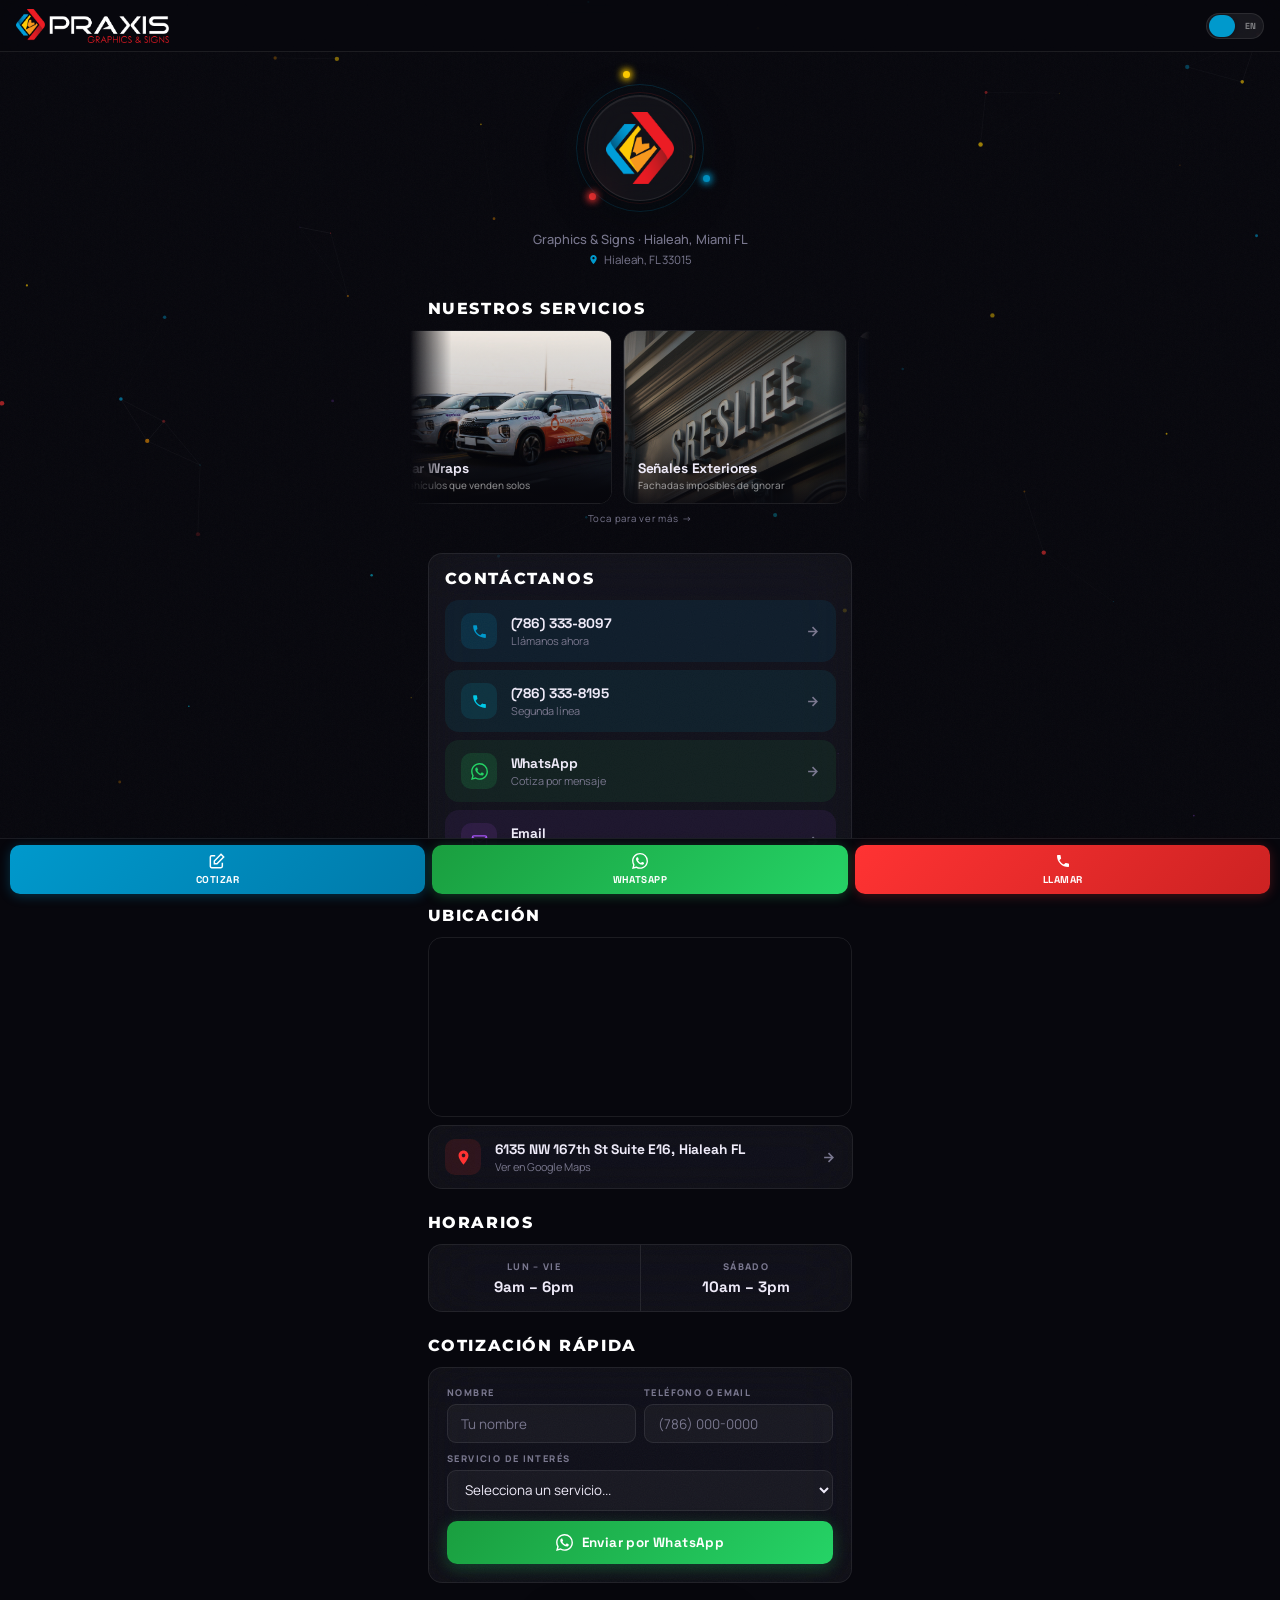
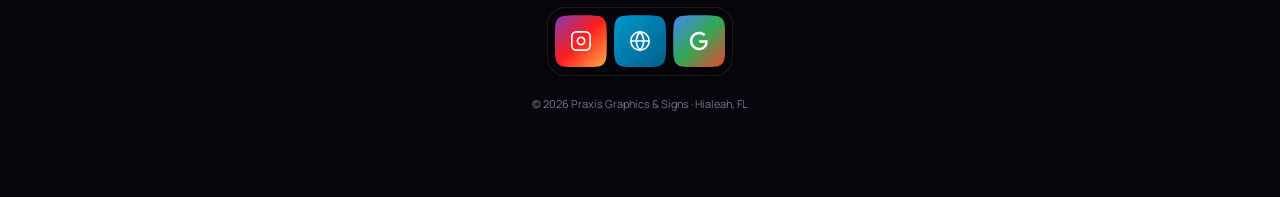
==== index.html @ 111311f8 "Initial commit: Praxis Graphics & Signs landing page" ====
<!DOCTYPE html>
<html lang="es">
<head>
  <meta charset="UTF-8"/>
  <meta name="viewport" content="width=device-width, initial-scale=1.0"/>
  <title>Praxis Graphics & Signs · Hialeah, Miami</title>
  <meta name="description" content="Car wraps, señales exteriores, logos dimensionales y diseño gráfico en Hialeah, Miami. (786) 333-8097"/>
  <meta name="theme-color" content="#07070d"/>
  <link rel="preconnect" href="https://fonts.googleapis.com"/>
  <link rel="preconnect" href="https://fonts.gstatic.com" crossorigin/>
  <link href="https://fonts.googleapis.com/css2?family=Montserrat:wght@700;800;900&family=Space+Grotesk:wght@500;700;900&family=Manrope:wght@400;500;600&display=swap" rel="stylesheet"/>
  <script src="https://cdnjs.cloudflare.com/ajax/libs/gsap/3.12.5/gsap.min.js"></script>
  <script src="https://cdnjs.cloudflare.com/ajax/libs/gsap/3.12.5/ScrollTrigger.min.js"></script>
  <link rel="stylesheet" href="css/style.css"/>
</head>
<body>

<canvas id="particles" aria-hidden="true"></canvas>

<!-- ════════════════════════════════════════════
     TOP NAVBAR
════════════════════════════════════════════ -->
<nav class="topnav" id="topnav" role="navigation">
  <!-- Logo -->
  <a href="#hero" class="nav-logo" aria-label="Praxis — inicio">
    <img src="./branding/logo.png" alt="Praxis" class="nav-logo-img"/>
  </a>

  <div class="nav-spacer"></div>

  <!-- Lang toggle (right) -->
  <label class="lang-label" aria-label="Cambiar idioma ES / EN">
    <input type="checkbox" id="langCheckbox" class="lang-sr"/>
    <div class="lang-track">
      <div class="lang-pill"></div>
      <span class="lang-opt lang-es">ES</span>
      <span class="lang-opt lang-en">EN</span>
    </div>
  </label>
</nav>

<!-- ════════════════════════════════════════════
     PAGE
════════════════════════════════════════════ -->
<main class="page" role="main">

  <!-- ── HERO ────────────────────────────────── -->
  <section class="hero" id="hero">
    <div class="hero-ring">
      <div class="hero-ring-c"></div>
      <div class="hero-ring-c inner"></div>
      <div class="orbit-dot od-1" aria-hidden="true"></div>
      <div class="orbit-dot od-2" aria-hidden="true"></div>
      <div class="orbit-dot od-3" aria-hidden="true"></div>
      <div class="hero-logo-wrap">
        <img src="./branding/isotipo.png" alt="Praxis Graphics & Signs" class="hero-logo"/>
      </div>
    </div>
    <p class="hero-tagline" data-i18n="tagline">Graphics &amp; Signs · Hialeah, Miami FL</p>
    <div class="hero-loc">
      <svg width="11" height="11" viewBox="0 0 24 24" fill="var(--blue)"><path d="M12 2C8.13 2 5 5.13 5 9c0 5.25 7 13 7 13s7-7.75 7-13c0-3.87-3.13-7-7-7zm0 9.5c-1.38 0-2.5-1.12-2.5-2.5s1.12-2.5 2.5-2.5 2.5 1.12 2.5 2.5-1.12 2.5-2.5 2.5z"/></svg>
      <span data-i18n="location">Hialeah, FL 33015</span>
    </div>
  </section>

  <!-- ── SERVICES CAROUSEL ──────────────────── -->
  <div class="carousel-section" id="services">
    <p class="sec-label" data-i18n="label_services">Nuestros Servicios</p>
    <div class="carousel-mask" id="carouselWrap">
      <div class="carousel-track" id="carouselTrack"></div>
    </div>
    <p class="carousel-hint" data-i18n="carousel_hint">Toca para ver más →</p>
  </div>

  <!-- ── CONTACT CARDS ──────────────────────── -->
  <div class="section-wrap glass" id="contact">
    <p class="sec-label" data-i18n="label_contact">Contáctanos</p>

    <a class="card card-tint-blue" href="tel:7863338097">
      <div class="card-icon i-blue">
        <svg width="17" height="17" viewBox="0 0 24 24" fill="currentColor"><path d="M6.6 10.8c1.4 2.8 3.8 5.1 6.6 6.6l2.2-2.2c.3-.3.7-.4 1-.2 1.1.4 2.3.6 3.6.6.6 0 1 .4 1 1V20c0 .6-.4 1-1 1-9.4 0-17-7.6-17-17 0-.6.4-1 1-1h3.5c.6 0 1 .4 1 1 0 1.3.2 2.5.6 3.6.1.3 0 .7-.2 1L6.6 10.8z"/></svg>
      </div>
      <div class="card-body">
        <div class="card-title">(786) 333-8097</div>
        <div class="card-sub" data-i18n="phone1_sub">Llámanos ahora</div>
      </div>
      <svg class="card-arr" width="15" height="15" viewBox="0 0 24 24" fill="none" stroke="currentColor" stroke-width="2.5"><path d="M5 12h14M12 5l7 7-7 7"/></svg>
    </a>

    <a class="card card-tint-cyan" href="tel:7863338195">
      <div class="card-icon i-blue2">
        <svg width="17" height="17" viewBox="0 0 24 24" fill="currentColor"><path d="M6.6 10.8c1.4 2.8 3.8 5.1 6.6 6.6l2.2-2.2c.3-.3.7-.4 1-.2 1.1.4 2.3.6 3.6.6.6 0 1 .4 1 1V20c0 .6-.4 1-1 1-9.4 0-17-7.6-17-17 0-.6.4-1 1-1h3.5c.6 0 1 .4 1 1 0 1.3.2 2.5.6 3.6.1.3 0 .7-.2 1L6.6 10.8z"/></svg>
      </div>
      <div class="card-body">
        <div class="card-title">(786) 333-8195</div>
        <div class="card-sub" data-i18n="phone2_sub">Segunda línea</div>
      </div>
      <svg class="card-arr" width="15" height="15" viewBox="0 0 24 24" fill="none" stroke="currentColor" stroke-width="2.5"><path d="M5 12h14M12 5l7 7-7 7"/></svg>
    </a>

    <a class="card card-tint-green" href="https://wa.me/17863338097?text=Hola%2C%20me%20gustar%C3%ADa%20cotizar%20un%20servicio" target="_blank" rel="noopener">
      <div class="card-icon i-green">
        <svg width="17" height="17" viewBox="0 0 24 24" fill="currentColor"><path d="M17.472 14.382c-.297-.149-1.758-.867-2.03-.967-.273-.099-.471-.148-.67.15-.197.297-.767.966-.94 1.164-.173.199-.347.223-.644.075-.297-.15-1.255-.463-2.39-1.475-.883-.788-1.48-1.761-1.653-2.059-.173-.297-.018-.458.13-.606.134-.133.298-.347.446-.52.149-.174.198-.298.298-.497.099-.198.05-.371-.025-.52-.075-.149-.669-1.612-.916-2.207-.242-.579-.487-.5-.669-.51-.173-.008-.371-.01-.57-.01-.198 0-.52.074-.792.372-.272.297-1.04 1.016-1.04 2.479 0 1.462 1.065 2.875 1.213 3.074.149.198 2.096 3.2 5.077 4.487.709.306 1.262.489 1.694.625.712.227 1.36.195 1.871.118.571-.085 1.758-.719 2.006-1.413.248-.694.248-1.289.173-1.413-.074-.124-.272-.198-.57-.347m-5.421 7.403h-.004a9.87 9.87 0 01-5.031-1.378l-.361-.214-3.741.982.998-3.648-.235-.374a9.86 9.86 0 01-1.51-5.26c.001-5.45 4.436-9.884 9.888-9.884 2.64 0 5.122 1.03 6.988 2.898a9.825 9.825 0 012.893 6.994c-.003 5.45-4.437 9.884-9.885 9.884m8.413-18.297A11.815 11.815 0 0012.05 0C5.495 0 .16 5.335.157 11.892c0 2.096.547 4.142 1.588 5.945L.057 24l6.305-1.654a11.882 11.882 0 005.683 1.448h.005c6.554 0 11.89-5.335 11.893-11.893a11.821 11.821 0 00-3.48-8.413z"/></svg>
      </div>
      <div class="card-body">
        <div class="card-title" data-i18n="wa_title">WhatsApp</div>
        <div class="card-sub"   data-i18n="wa_sub">Cotiza por mensaje</div>
      </div>
      <svg class="card-arr" width="15" height="15" viewBox="0 0 24 24" fill="none" stroke="currentColor" stroke-width="2.5"><path d="M5 12h14M12 5l7 7-7 7"/></svg>
    </a>

    <a class="card card-tint-purple" href="mailto:info@praxisgraphics.com">
      <div class="card-icon i-purple">
        <svg width="17" height="17" viewBox="0 0 24 24" fill="none" stroke="currentColor" stroke-width="2"><path d="M4 4h16c1.1 0 2 .9 2 2v12c0 1.1-.9 2-2 2H4c-1.1 0-2-.9-2-2V6c0-1.1.9-2 2-2z"/><polyline points="22,6 12,13 2,6"/></svg>
      </div>
      <div class="card-body">
        <div class="card-title" data-i18n="email_title">Email</div>
        <div class="card-sub">info@praxisgraphics.com</div>
      </div>
      <svg class="card-arr" width="15" height="15" viewBox="0 0 24 24" fill="none" stroke="currentColor" stroke-width="2.5"><path d="M5 12h14M12 5l7 7-7 7"/></svg>
    </a>
  </div>

  <!-- ── LOCATION ──────────────────────────── -->
  <div class="section-wrap" id="location">
    <p class="sec-label" data-i18n="label_location">Ubicación</p>
    <div class="map-wrap">
      <iframe
        src="https://www.google.com/maps/embed?pb=!1m18!1m12!1m3!1d3590.7!2d-80.3041326!3d25.9257913!2m3!1f0!2f0!3f0!3m2!1i1024!2i768!4f13.1!3m3!1m2!1s0x88d90959a3d8efd7%3A0xc8790f0e33d1de56!2sPraxis%20Graphics%20%26%20Signs!5e0!3m2!1ses!2sus!4v1700000000000"
        allowfullscreen="" loading="lazy" referrerpolicy="no-referrer-when-downgrade"
        title="Praxis Graphics & Signs — Hialeah, FL">
      </iframe>
    </div>
    <a class="card glass" href="https://maps.google.com/?cid=14445593833440927318" target="_blank" rel="noopener">
      <div class="card-icon i-red">
        <svg width="17" height="17" viewBox="0 0 24 24" fill="currentColor"><path d="M12 2C8.13 2 5 5.13 5 9c0 5.25 7 13 7 13s7-7.75 7-13c0-3.87-3.13-7-7-7zm0 9.5c-1.38 0-2.5-1.12-2.5-2.5s1.12-2.5 2.5-2.5 2.5 1.12 2.5 2.5-1.12 2.5-2.5 2.5z"/></svg>
      </div>
      <div class="card-body">
        <div class="card-title" data-i18n="addr_title">6135 NW 167th St Suite E16, Hialeah FL</div>
        <div class="card-sub"   data-i18n="addr_sub">Ver en Google Maps</div>
      </div>
      <svg class="card-arr" width="15" height="15" viewBox="0 0 24 24" fill="none" stroke="currentColor" stroke-width="2.5"><path d="M5 12h14M12 5l7 7-7 7"/></svg>
    </a>
  </div>

  <!-- ── HOURS ─────────────────────────────── -->
  <div class="section-wrap" id="hours">
    <p class="sec-label" data-i18n="label_hours">Horarios</p>
    <div class="hours-glass glass">
      <div class="hours-item">
        <span class="h-day"  data-i18n="hours_wf">Lun – Vie</span>
        <span class="h-time">9am – 6pm</span>
      </div>
      <div class="hours-item">
        <span class="h-day"  data-i18n="hours_sa">Sábado</span>
        <span class="h-time">10am – 3pm</span>
      </div>
    </div>
  </div>

  <!-- ── QUICK QUOTE FORM ───────────────────── -->
  <div class="section-wrap" id="quote">
    <p class="sec-label" data-i18n="label_form">Cotización Rápida</p>
    <div class="form-inner glass">
      <form id="contactForm" novalidate>
        <div class="form-row">
          <div class="form-group">
            <label for="formName" data-i18n="form_name">Nombre</label>
            <input type="text" id="formName" autocomplete="name" placeholder="Tu nombre"/>
          </div>
          <div class="form-group">
            <label for="formPhone" data-i18n="form_phone">Teléfono o Email</label>
            <input type="text" id="formPhone" autocomplete="tel" placeholder="(786) 000-0000"/>
          </div>
        </div>
        <div class="form-group" style="margin-top:.55rem">
          <label for="formService" data-i18n="form_service">Servicio de interés</label>
          <select id="formService"></select>
        </div>
        <button type="submit" class="btn-submit-wa">
          <svg width="17" height="17" viewBox="0 0 24 24" fill="currentColor"><path d="M17.472 14.382c-.297-.149-1.758-.867-2.03-.967-.273-.099-.471-.148-.67.15-.197.297-.767.966-.94 1.164-.173.199-.347.223-.644.075-.297-.15-1.255-.463-2.39-1.475-.883-.788-1.48-1.761-1.653-2.059-.173-.297-.018-.458.13-.606.134-.133.298-.347.446-.52.149-.174.198-.298.298-.497.099-.198.05-.371-.025-.52-.075-.149-.669-1.612-.916-2.207-.242-.579-.487-.5-.669-.51-.173-.008-.371-.01-.57-.01-.198 0-.52.074-.792.372-.272.297-1.04 1.016-1.04 2.479 0 1.462 1.065 2.875 1.213 3.074.149.198 2.096 3.2 5.077 4.487.709.306 1.262.489 1.694.625.712.227 1.36.195 1.871.118.571-.085 1.758-.719 2.006-1.413.248-.694.248-1.289.173-1.413-.074-.124-.272-.198-.57-.347m-5.421 7.403h-.004a9.87 9.87 0 01-5.031-1.378l-.361-.214-3.741.982.998-3.648-.235-.374a9.86 9.86 0 01-1.51-5.26c.001-5.45 4.436-9.884 9.888-9.884 2.64 0 5.122 1.03 6.988 2.898a9.825 9.825 0 012.893 6.994c-.003 5.45-4.437 9.884-9.885 9.884m8.413-18.297A11.815 11.815 0 0012.05 0C5.495 0 .16 5.335.157 11.892c0 2.096.547 4.142 1.588 5.945L.057 24l6.305-1.654a11.882 11.882 0 005.683 1.448h.005c6.554 0 11.89-5.335 11.893-11.893a11.821 11.821 0 00-3.48-8.413z"/></svg>
          <span data-i18n="form_submit">Enviar por WhatsApp</span>
        </button>
      </form>
    </div>
  </div>

  <!-- ── SOCIAL ──────────────────────────────── -->
  <!-- Squircle clip path -->
  <svg width="0" height="0" style="position:absolute;pointer-events:none" aria-hidden="true">
    <defs>
      <clipPath id="squircleClip" clipPathUnits="objectBoundingBox">
        <path d="M 0,0.5 C 0,0 0,0 0.5,0 S 1,0 1,0.5 1,1 0.5,1 0,1 0,0.5"/>
      </clipPath>
    </defs>
  </svg>

  <div class="social-row" id="socialRow">
    <a class="s-btn s-instagram" href="https://www.instagram.com/praxisgraphicsandsigns/" target="_blank" rel="noopener" aria-label="Instagram">
      <svg width="22" height="22" viewBox="0 0 24 24" fill="none" stroke="currentColor" stroke-width="1.8"><rect x="2" y="2" width="20" height="20" rx="5"/><path d="M16 11.37A4 4 0 1112.63 8 4 4 0 0116 11.37z"/><line x1="17.5" y1="6.5" x2="17.51" y2="6.5"/></svg>
    </a>
    <a class="s-btn s-website" href="https://praxisgraphics.com" target="_blank" rel="noopener" aria-label="Website">
      <svg width="22" height="22" viewBox="0 0 24 24" fill="none" stroke="currentColor" stroke-width="1.8"><circle cx="12" cy="12" r="10"/><line x1="2" y1="12" x2="22" y2="12"/><path d="M12 2a15.3 15.3 0 014 10 15.3 15.3 0 01-4 10 15.3 15.3 0 01-4-10 15.3 15.3 0 014-10z"/></svg>
    </a>
    <a class="s-btn s-google" href="https://g.page/r/UgjIeQ8OM9HeVg/review" target="_blank" rel="noopener" aria-label="Dejar reseña en Google">
      <svg width="22" height="22" viewBox="0 0 24 24" fill="currentColor"><path d="M21.35 11.1H12.18V13.83H18.69C18.36 17.64 15.19 19.27 12.19 19.27C8.36 19.27 5 16.25 5 12C5 7.9 8.2 4.73 12.2 4.73C15.29 4.73 17.1 6.7 17.1 6.7L19 4.72C19 4.72 16.56 2 12.1 2C6.42 2 2.03 6.8 2.03 12C2.03 17.05 6.16 22 12.25 22C17.6 22 21.5 18.33 21.5 12.91C21.5 11.76 21.35 11.1 21.35 11.1Z"/></svg>
    </a>
  </div>

  <p class="footer-txt" id="footerTxt" data-i18n="footer">© 2025 Praxis Graphics &amp; Signs · Hialeah, FL</p>

</main>

<!-- ════════════════════════════════════════════
     SERVICE MODAL
════════════════════════════════════════════ -->
<div id="modal" class="modal-overlay" hidden role="dialog" aria-modal="true">
  <div class="modal-box">
    <button class="modal-close" aria-label="Cerrar">✕</button>
    <div class="modal-img-wrap">
      <img id="modal-img" src="" alt=""/>
      <div id="modal-accent"></div>
    </div>
    <div class="modal-body">
      <h2 class="modal-title" id="modal-title"></h2>
      <p  class="modal-sub"   id="modal-sub"></p>
      <p  class="modal-desc"  id="modal-desc"></p>
      <div class="modal-features" id="modal-features"></div>
      <div class="modal-actions">
        <button class="btn-modal-wa" id="modal-wa-btn">
          <svg width="18" height="18" viewBox="0 0 24 24" fill="currentColor"><path d="M17.472 14.382c-.297-.149-1.758-.867-2.03-.967-.273-.099-.471-.148-.67.15-.197.297-.767.966-.94 1.164-.173.199-.347.223-.644.075-.297-.15-1.255-.463-2.39-1.475-.883-.788-1.48-1.761-1.653-2.059-.173-.297-.018-.458.13-.606.134-.133.298-.347.446-.52.149-.174.198-.298.298-.497.099-.198.05-.371-.025-.52-.075-.149-.669-1.612-.916-2.207-.242-.579-.487-.5-.669-.51-.173-.008-.371-.01-.57-.01-.198 0-.52.074-.792.372-.272.297-1.04 1.016-1.04 2.479 0 1.462 1.065 2.875 1.213 3.074.149.198 2.096 3.2 5.077 4.487.709.306 1.262.489 1.694.625.712.227 1.36.195 1.871.118.571-.085 1.758-.719 2.006-1.413.248-.694.248-1.289.173-1.413-.074-.124-.272-.198-.57-.347m-5.421 7.403h-.004a9.87 9.87 0 01-5.031-1.378l-.361-.214-3.741.982.998-3.648-.235-.374a9.86 9.86 0 01-1.51-5.26c.001-5.45 4.436-9.884 9.888-9.884 2.64 0 5.122 1.03 6.988 2.898a9.825 9.825 0 012.893 6.994c-.003 5.45-4.437 9.884-9.885 9.884m8.413-18.297A11.815 11.815 0 0012.05 0C5.495 0 .16 5.335.157 11.892c0 2.096.547 4.142 1.588 5.945L.057 24l6.305-1.654a11.882 11.882 0 005.683 1.448h.005c6.554 0 11.89-5.335 11.893-11.893a11.821 11.821 0 00-3.48-8.413z"/></svg>
          <span data-i18n="modal_quote">Cotizar por WhatsApp</span>
        </button>
        <button class="btn-modal-call" id="modal-call-btn">
          <svg width="16" height="16" viewBox="0 0 24 24" fill="currentColor"><path d="M6.6 10.8c1.4 2.8 3.8 5.1 6.6 6.6l2.2-2.2c.3-.3.7-.4 1-.2 1.1.4 2.3.6 3.6.6.6 0 1 .4 1 1V20c0 .6-.4 1-1 1-9.4 0-17-7.6-17-17 0-.6.4-1 1-1h3.5c.6 0 1 .4 1 1 0 1.3.2 2.5.6 3.6.1.3 0 .7-.2 1L6.6 10.8z"/></svg>
          <span data-i18n="modal_call">Llamar ahora</span>
        </button>
      </div>
    </div>
  </div>
</div>

<!-- ════════════════════════════════════════════
     STICKY BOTTOM BAR
════════════════════════════════════════════ -->
<div class="sticky-bar" id="stickyBar" role="toolbar">
  <a class="sbar-btn sbar-quote" href="#quote" id="sbarQuote">
    <svg width="16" height="16" viewBox="0 0 24 24" fill="none" stroke="currentColor" stroke-width="2.2"><path d="M20 14.66V20a2 2 0 01-2 2H4a2 2 0 01-2-2V6a2 2 0 012-2h5.34"/><polygon points="18 2 22 6 12 16 8 16 8 12 18 2"/></svg>
    <span data-i18n="sbar_quote">Cotizar</span>
  </a>
  <a class="sbar-btn sbar-wa" href="https://wa.me/17863338097?text=Hola%2C%20me%20gustar%C3%ADa%20cotizar%20un%20servicio" target="_blank" rel="noopener">
    <svg width="16" height="16" viewBox="0 0 24 24" fill="currentColor"><path d="M17.472 14.382c-.297-.149-1.758-.867-2.03-.967-.273-.099-.471-.148-.67.15-.197.297-.767.966-.94 1.164-.173.199-.347.223-.644.075-.297-.15-1.255-.463-2.39-1.475-.883-.788-1.48-1.761-1.653-2.059-.173-.297-.018-.458.13-.606.134-.133.298-.347.446-.52.149-.174.198-.298.298-.497.099-.198.05-.371-.025-.52-.075-.149-.669-1.612-.916-2.207-.242-.579-.487-.5-.669-.51-.173-.008-.371-.01-.57-.01-.198 0-.52.074-.792.372-.272.297-1.04 1.016-1.04 2.479 0 1.462 1.065 2.875 1.213 3.074.149.198 2.096 3.2 5.077 4.487.709.306 1.262.489 1.694.625.712.227 1.36.195 1.871.118.571-.085 1.758-.719 2.006-1.413.248-.694.248-1.289.173-1.413-.074-.124-.272-.198-.57-.347m-5.421 7.403h-.004a9.87 9.87 0 01-5.031-1.378l-.361-.214-3.741.982.998-3.648-.235-.374a9.86 9.86 0 01-1.51-5.26c.001-5.45 4.436-9.884 9.888-9.884 2.64 0 5.122 1.03 6.988 2.898a9.825 9.825 0 012.893 6.994c-.003 5.45-4.437 9.884-9.885 9.884m8.413-18.297A11.815 11.815 0 0012.05 0C5.495 0 .16 5.335.157 11.892c0 2.096.547 4.142 1.588 5.945L.057 24l6.305-1.654a11.882 11.882 0 005.683 1.448h.005c6.554 0 11.89-5.335 11.893-11.893a11.821 11.821 0 00-3.48-8.413z"/></svg>
    <span data-i18n="sbar_wa">WhatsApp</span>
  </a>
  <a class="sbar-btn sbar-call" href="tel:7863338097">
    <svg width="16" height="16" viewBox="0 0 24 24" fill="currentColor"><path d="M6.6 10.8c1.4 2.8 3.8 5.1 6.6 6.6l2.2-2.2c.3-.3.7-.4 1-.2 1.1.4 2.3.6 3.6.6.6 0 1 .4 1 1V20c0 .6-.4 1-1 1-9.4 0-17-7.6-17-17 0-.6.4-1 1-1h3.5c.6 0 1 .4 1 1 0 1.3.2 2.5.6 3.6.1.3 0 .7-.2 1L6.6 10.8z"/></svg>
    <span data-i18n="sbar_call">Llamar</span>
  </a>
</div>

<script src="js/main.js"></script>
</body>
</html>
---- css/style.css ----
/* ── TOKENS ──────────────────────────────────────────── */
:root {
  --blue:    #0099CC;
  --blue-d:  #007aaa;
  --red:     #FF3333;
  --yellow:  #FFCC00;
  --orange:  #FF9900;
  --green:   #25D366;
  --purple:  #a855f7;
  --bg:      #07070d;
  --g-bg:    rgba(255,255,255,.032);
  --g-bdr:   rgba(255,255,255,.085);
  --g-hov:   rgba(255,255,255,.055);
  --text:    #eeeaf8;
  --muted:   #7a788f;
  --r:       14px;
  --blur:    28px;
  --nav-h:   52px;
  --bar-h:   62px;
  --font-h:  'Space Grotesk', sans-serif;
  --font-b:  'Manrope', sans-serif;
  --font-t:  'Montserrat', sans-serif;
  --ease:    cubic-bezier(.25,.46,.45,.94);
}

/* ── RESET ───────────────────────────────────────────── */
*, *::before, *::after { box-sizing: border-box; margin: 0; padding: 0; }
html { scroll-behavior: smooth; }
body {
  min-height: 100svh;
  background: var(--bg);
  color: var(--text);
  font-family: var(--font-b);
  -webkit-font-smoothing: antialiased;
  overflow-x: hidden;
  display: flex; flex-direction: column; align-items: center;
  padding-top: var(--nav-h);
  padding-bottom: var(--bar-h);
}
a { text-decoration: none; color: inherit; }
img { display: block; }

/* ── NOISE (global) ──────────────────────────────────── */
body::before {
  content: '';
  position: fixed; inset: 0; z-index: 0;
  pointer-events: none; opacity: .032;
  background-image: url("data:image/svg+xml,%3Csvg viewBox='0 0 512 512' xmlns='http://www.w3.org/2000/svg'%3E%3Cfilter id='n'%3E%3CfeTurbulence type='fractalNoise' baseFrequency='.8' numOctaves='4' stitchTiles='stitch'/%3E%3C/filter%3E%3Crect width='100%25' height='100%25' filter='url(%23n)'/%3E%3C/svg%3E");
  background-size: 180px;
}

/* ── PARTICLES ───────────────────────────────────────── */
#particles { position: fixed; inset: 0; z-index: 0; pointer-events: none; }

/* ── GLASS BASE ──────────────────────────────────────── */
.glass {
  background: var(--g-bg);
  backdrop-filter: blur(var(--blur)) saturate(1.8);
  -webkit-backdrop-filter: blur(var(--blur)) saturate(1.8);
  border: 1px solid var(--g-bdr);
  position: relative; overflow: hidden;
}
.glass::before {
  content: '';
  position: absolute; inset: 0; z-index: 0; border-radius: inherit;
  background-image: url("data:image/svg+xml,%3Csvg viewBox='0 0 200 200' xmlns='http://www.w3.org/2000/svg'%3E%3Cfilter id='n'%3E%3CfeTurbulence type='fractalNoise' baseFrequency='.75' numOctaves='4' stitchTiles='stitch'/%3E%3C/filter%3E%3Crect width='100%25' height='100%25' filter='url(%23n)'/%3E%3C/svg%3E");
  background-size: 160px; opacity: .038; mix-blend-mode: soft-light; pointer-events: none;
}
.glass > * { position: relative; z-index: 1; }

/* ══════════════════════════════════════════════
   TOP NAVBAR
══════════════════════════════════════════════ */
.topnav {
  position: fixed; top: 0; left: 0; right: 0; z-index: 200;
  height: var(--nav-h);
  display: flex; align-items: center;
  gap: .75rem;
  padding: 0 1rem;
  background: rgba(7,7,13,.75);
  backdrop-filter: blur(20px) saturate(1.6);
  -webkit-backdrop-filter: blur(20px) saturate(1.6);
  border-bottom: 1px solid var(--g-bdr);
}

/* Logo */
.nav-logo {
  display: flex; align-items: center;
  flex-shrink: 0; text-decoration: none;
}
.nav-logo-img { height: 34px; width: auto; }
.nav-spacer { flex: 1; }

/* Service pills strip */
.nav-services {
  flex: 1; display: flex; gap: .4rem; align-items: center;
  overflow-x: auto; overflow-y: hidden;
  scrollbar-width: none; -webkit-overflow-scrolling: touch;
  -webkit-mask: linear-gradient(90deg, transparent, #000 6%, #000 94%, transparent);
  mask: linear-gradient(90deg, transparent, #000 6%, #000 94%, transparent);
  padding: 0 .25rem;
}
.nav-services::-webkit-scrollbar { display: none; }

.nav-svc-pill {
  display: inline-flex; align-items: center; gap: .3rem;
  padding: .3rem .7rem; border-radius: 100px;
  background: rgba(255,255,255,.045);
  border: 1px solid var(--g-bdr);
  font-family: var(--font-h); font-size: .62rem; font-weight: 700;
  letter-spacing: .04em; white-space: nowrap; color: var(--muted);
  cursor: pointer; flex-shrink: 0;
  transition: background .2s, border-color .2s, color .2s;
}
.nav-svc-pill:hover {
  background: rgba(255,255,255,.08);
  border-color: rgba(255,255,255,.18); color: var(--text);
}
.nav-svc-dot { width: 5px; height: 5px; border-radius: 50%; flex-shrink: 0; }

/* Lang toggle (in nav, right side) */
.lang-label { flex-shrink: 0; cursor: pointer; display: inline-flex; }
.lang-sr {
  position: absolute; width: 1px; height: 1px;
  overflow: hidden; clip: rect(0,0,0,0);
}
.lang-track {
  position: relative; width: 58px; height: 26px; border-radius: 100px;
  background: rgba(255,255,255,.07);
  border: 1px solid var(--g-bdr);
  transition: border-color .3s;
  overflow: hidden; display: flex; align-items: center;
}
.lang-sr:checked ~ .lang-track { border-color: rgba(99,102,241,.4); }
.lang-pill {
  position: absolute; left: 2px;
  width: 26px; height: 22px; border-radius: 100px;
  background: var(--blue);
  box-shadow: 0 1px 4px rgba(0,0,0,.3);
  transition: transform .28s var(--ease); z-index: 2;
}
.lang-sr:checked ~ .lang-track .lang-pill {
  transform: translateX(28px);
  background: #6366f1;
}

.lang-opt {
  position: absolute; top: 50%; transform: translateY(-50%);
  font-family: var(--font-h); font-size: .55rem; font-weight: 900;
  letter-spacing: .06em; color: #fff;
  pointer-events: none; z-index: 1; transition: opacity .25s;
}
.lang-es { left: 6px; opacity: 1; }
.lang-en { right: 6px; opacity: .45; }
.lang-sr:checked ~ .lang-track .lang-es { opacity: .45; }
.lang-sr:checked ~ .lang-track .lang-en { opacity: 1; }

/* ══════════════════════════════════════════════
   PAGE
══════════════════════════════════════════════ */
.page {
  position: relative; z-index: 1;
  width: 100%; max-width: 460px;
  padding: 2rem 1.1rem 1.5rem;
  display: flex; flex-direction: column; align-items: center;
}

/* ── HERO ────────────────────────────────────────────── */
.hero {
  display: flex; flex-direction: column;
  align-items: center; text-align: center;
  margin-bottom: 2rem;
}
.hero-ring {
  position: relative; width: 128px; height: 128px;
  margin-bottom: 1.1rem;
}
.hero-ring-c {
  position: absolute; inset: 0; border-radius: 50%;
  border: 1px solid rgba(0,153,204,.2); pointer-events: none;
}
.hero-ring-c.inner { inset: 8px; border-color: rgba(255,51,51,.14); }

.orbit-dot {
  position: absolute; width: 7px; height: 7px;
  border-radius: 50%; opacity: 0; pointer-events: none;
  box-shadow: 0 0 7px 2px currentColor;
}
.od-1 { color: var(--blue);   background: var(--blue); }
.od-2 { color: var(--red);    background: var(--red); }
.od-3 { color: var(--yellow); background: var(--yellow); }

.hero-logo-wrap {
  position: absolute; inset: 11px; border-radius: 50%;
  background: rgba(255,255,255,.04); border: 1px solid var(--g-bdr);
  backdrop-filter: blur(20px);
  display: flex; align-items: center; justify-content: center;
  box-shadow: 0 0 36px rgba(0,153,204,.07), 0 10px 36px rgba(0,0,0,.55),
              inset 0 1px 0 rgba(255,255,255,.07);
  overflow: hidden;
}
.hero-logo { width: 72px; height: 72px; object-fit: contain; }

.hero-name {
  font-family: var(--font-h); font-size: 2.2rem; font-weight: 900;
  letter-spacing: -.04em; margin-bottom: .25rem;
}
.dot { color: var(--blue); }
.hero-tagline { font-size: .8rem; color: var(--muted); font-weight: 500; margin-bottom: .3rem; }
.hero-loc {
  display: inline-flex; align-items: center; gap: .3rem;
  font-size: .72rem; color: var(--muted);
}

/* ── SEC LABEL ───────────────────────────────────────── */
.sec-label {
  align-self: flex-start;
  font-family: var(--font-t);
  font-size: 1rem; font-weight: 800;
  letter-spacing: .1em; text-transform: uppercase; color: #fff;
  margin-bottom: .75rem;
}

/* ── SECTION WRAPPER ─────────────────────────────────── */
.section-wrap {
  width: 100%; margin-bottom: 1.5rem;
  display: flex; flex-direction: column;
}
/* When used with .glass, add padding */
.section-wrap.glass {
  border-radius: var(--r);
  padding: .9rem 1rem .5rem;
  margin-bottom: 1.5rem;
}

/* ══════════════════════════════════════════════
   CAROUSEL
══════════════════════════════════════════════ */
.carousel-section { width: 100%; margin-bottom: 1.75rem; }

.carousel-mask {
  width: calc(100% + 2.2rem); margin-left: -1.1rem;
  overflow: hidden;
  touch-action: pan-y;
  -webkit-mask: linear-gradient(90deg, transparent, #000 9%, #000 91%, transparent);
  mask: linear-gradient(90deg, transparent, #000 9%, #000 91%, transparent);
}

.carousel-track {
  display: flex; gap: 11px; width: max-content;
}

/* Service photo card */
.c-card {
  width: 224px; height: 174px; border-radius: 13px;
  position: relative; overflow: hidden; flex-shrink: 0;
  border: 1px solid var(--g-bdr); cursor: pointer;
  /* GSAP controls transform */
  transition: box-shadow .3s, border-color .3s;
  user-select: none;
}
.c-card::before {
  content: '';
  position: absolute; inset: 0; z-index: 2;
  background-image: url("data:image/svg+xml,%3Csvg viewBox='0 0 200 200' xmlns='http://www.w3.org/2000/svg'%3E%3Cfilter id='n'%3E%3CfeTurbulence type='fractalNoise' baseFrequency='.75' numOctaves='4' stitchTiles='stitch'/%3E%3C/filter%3E%3Crect width='100%25' height='100%25' filter='url(%23n)'/%3E%3C/svg%3E");
  background-size: 160px; opacity: .038; mix-blend-mode: soft-light; pointer-events: none;
}
.c-card img {
  width: 100%; height: 100%; object-fit: cover;
  transition: transform .5s var(--ease); pointer-events: none; display: block;
}
/* Hover state — class added by JS */
.c-card.hovered {
  box-shadow: 0 0 0 2px var(--svc-color, var(--blue)), 0 10px 32px rgba(0,0,0,.6);
  border-color: var(--svc-color, var(--blue));
}
.c-card.hovered img { transform: scale(1.07); }

.c-card-overlay {
  position: absolute; inset: 0; z-index: 1;
  background: linear-gradient(to top, rgba(7,7,13,.92) 0%, rgba(7,7,13,.25) 55%, transparent 100%);
  transition: background .3s;
}
.c-card.hovered .c-card-overlay {
  background: linear-gradient(to top, rgba(7,7,13,.96) 0%, rgba(7,7,13,.4) 60%, rgba(7,7,13,.1) 100%);
}
.c-card-accent {
  position: absolute; top: 0; left: 0; right: 0; height: 3px; z-index: 3;
  transform: scaleX(0); transform-origin: left;
  transition: transform .35s var(--ease);
}
.c-card.hovered .c-card-accent { transform: scaleX(1); }

.c-card-info {
  position: absolute; bottom: 0; left: 0; right: 0;
  padding: .7rem .85rem; z-index: 3;
}
.c-card-title {
  display: block; font-family: var(--font-h);
  font-size: .86rem; font-weight: 800; letter-spacing: -.01em;
  line-height: 1.1; margin-bottom: .12rem;
}
.c-card-sub {
  display: block; font-size: .62rem;
  color: rgba(255,255,255,.5); font-weight: 500;
  transition: color .3s;
}
.c-card.hovered .c-card-sub { color: rgba(255,255,255,.75); }

/* "Tap to see more" hint */
.carousel-hint {
  font-size: .6rem; color: var(--muted); letter-spacing: .08em;
  margin-top: .5rem; text-align: center; width: 100%;
}

/* ── CARDS (contact/address) ─────────────────────────── */
.card {
  width: 100%;
  display: flex; align-items: center; gap: .85rem;
  padding: .82rem 1rem;
  border-radius: var(--r); margin-bottom: .5rem;
  transition: background .2s, border-color .2s, box-shadow .2s;
  cursor: pointer; will-change: transform;
}
.card:last-child { margin-bottom: 0; }
.card:hover {
  background: var(--g-hov);
  border-color: rgba(255,255,255,.14);
  box-shadow: 0 5px 20px rgba(0,0,0,.25);
}
.card-icon {
  width: 36px; height: 36px; border-radius: 10px;
  display: flex; align-items: center; justify-content: center; flex-shrink: 0;
}
.i-blue   { background: rgba(0,153,204,.15); color: var(--blue); }
.i-blue2  { background: rgba(0,200,230,.11); color: #00C8E6; }
.i-green  { background: rgba(37,211,102,.14); color: var(--green); }
.i-red    { background: rgba(255,51,51,.12);  color: var(--red); }
.i-purple { background: rgba(168,85,247,.11); color: var(--purple); }

.card-body { flex: 1; min-width: 0; }
.card-title { font-family: var(--font-h); font-size: .86rem; font-weight: 700; letter-spacing: -.01em; }
.card-sub   { font-size: .68rem; color: var(--muted); margin-top: .08rem; }
.card-arr   { color: var(--muted); flex-shrink: 0; transition: transform .2s var(--ease), color .2s; }
.card:hover .card-arr { transform: translateX(3px); color: var(--blue); }

/* ── MAP ─────────────────────────────────────────────── */
.map-wrap {
  width: 100%; height: 180px; border-radius: var(--r);
  overflow: hidden; border: 1px solid var(--g-bdr); margin-bottom: .5rem;
}
.map-wrap iframe {
  width: 100%; height: 100%; border: 0;
  filter: invert(92%) hue-rotate(180deg) saturate(.7);
}

/* ── HOURS ───────────────────────────────────────────── */
.hours-glass {
  width: 100%; display: flex;
  border-radius: var(--r); overflow: hidden;
}
.hours-item {
  flex: 1; display: flex; flex-direction: column;
  align-items: center; padding: .95rem .5rem;
}
.hours-item:first-child { border-right: 1px solid var(--g-bdr); }
.h-day  { font-size: .58rem; font-weight: 800; letter-spacing: .14em; text-transform: uppercase; color: var(--muted); margin-bottom: .22rem; }
.h-time { font-family: var(--font-h); font-size: .94rem; font-weight: 700; }

/* ── FORM ────────────────────────────────────────────── */
.form-inner {
  width: 100%; border-radius: var(--r); padding: 1.15rem;
}
.form-row { display: grid; grid-template-columns: 1fr 1fr; gap: .5rem; margin-bottom: .5rem; }
.form-group { display: flex; flex-direction: column; gap: .3rem; }
.form-group label {
  font-size: .58rem; font-weight: 800; letter-spacing: .15em;
  text-transform: uppercase; color: var(--muted);
}
.form-group input,
.form-group select {
  width: 100%;
  background: rgba(255,255,255,.04); border: 1px solid var(--g-bdr);
  border-radius: 9px; padding: .6rem .8rem;
  color: var(--text); font-family: var(--font-b); font-size: .84rem;
  outline: none; transition: border-color .2s, background .2s;
}
.form-group input:focus,
.form-group select:focus { border-color: var(--blue); background: rgba(0,153,204,.04); }
.form-group input::placeholder { color: var(--muted); }
.form-group select option { background: #111; }

.btn-submit-wa {
  width: 100%; margin-top: .6rem;
  display: flex; align-items: center; justify-content: center; gap: .55rem;
  padding: .82rem; border-radius: 10px;
  background: linear-gradient(135deg, #1a9e3f, var(--green));
  color: #fff; font-family: var(--font-h); font-size: .84rem; font-weight: 800;
  letter-spacing: .03em; cursor: pointer; border: none;
  box-shadow: 0 4px 16px rgba(37,211,102,.28);
  transition: opacity .2s, transform .2s;
}
.btn-submit-wa:hover { opacity: .91; transform: translateY(-1px); }

/* ── COLORED CONTACT CARDS ───────────────────────────── */
.card-tint-blue {
  background: rgba(0,153,204,.09);
  border-color: rgba(0,153,204,.22);
}
.card-tint-blue:hover {
  background: rgba(0,153,204,.16);
  border-color: rgba(0,153,204,.38);
  box-shadow: 0 5px 20px rgba(0,153,204,.15);
}
.card-tint-cyan {
  background: rgba(0,200,230,.08);
  border-color: rgba(0,200,230,.2);
}
.card-tint-cyan:hover {
  background: rgba(0,200,230,.14);
  border-color: rgba(0,200,230,.35);
  box-shadow: 0 5px 20px rgba(0,200,230,.12);
}
.card-tint-green {
  background: rgba(37,211,102,.08);
  border-color: rgba(37,211,102,.2);
}
.card-tint-green:hover {
  background: rgba(37,211,102,.14);
  border-color: rgba(37,211,102,.35);
  box-shadow: 0 5px 20px rgba(37,211,102,.12);
}
.card-tint-purple {
  background: rgba(168,85,247,.08);
  border-color: rgba(168,85,247,.2);
}
.card-tint-purple:hover {
  background: rgba(168,85,247,.14);
  border-color: rgba(168,85,247,.35);
  box-shadow: 0 5px 20px rgba(168,85,247,.12);
}

/* ── SOCIAL ──────────────────────────────────────────── */
.social-row {
  display: inline-flex; gap: .45rem; margin-bottom: 1.25rem;
  padding: .45rem;
  background: rgba(0,0,0,.25);
  backdrop-filter: blur(16px); -webkit-backdrop-filter: blur(16px);
  border-radius: 18px;
  border: 1px solid rgba(255,255,255,.09);
  box-shadow: 0 8px 32px rgba(0,0,0,.4);
}
.s-btn {
  width: 52px; height: 52px;
  clip-path: url(#squircleClip);
  display: flex; align-items: center; justify-content: center;
  color: #fff;
  transition: transform .3s var(--ease), filter .3s;
}
.s-btn:hover {
  transform: scale(1.1) translateY(-5px);
  filter: brightness(1.15);
}
.s-instagram { background: linear-gradient(135deg, #833ab4, #fd1d1d, #fcb045); }
.s-website   { background: linear-gradient(135deg, #0099CC, #005f8a); }
.s-google    { background: linear-gradient(135deg, #4285F4, #34A853 50%, #EA4335); }

/* ── FOOTER ──────────────────────────────────────────── */
.footer-txt { font-size: .68rem; color: var(--muted); text-align: center; }

/* ══════════════════════════════════════════════
   MODAL
══════════════════════════════════════════════ */
.modal-overlay {
  position: fixed; inset: 0; z-index: 500;
  background: rgba(7,7,13,.85);
  backdrop-filter: blur(16px); -webkit-backdrop-filter: blur(16px);
  display: flex; align-items: flex-end; justify-content: center;
  padding: .75rem;
}
@media(min-height:680px){ .modal-overlay { align-items: center; } }
.modal-overlay[hidden] { display: none; }

.modal-box {
  width: 100%; max-width: 440px; max-height: 90svh;
  border-radius: 20px; overflow: hidden; overflow-y: auto;
  display: flex; flex-direction: column;
  background: rgba(12,12,20,.94); border: 1px solid rgba(255,255,255,.1);
  box-shadow: 0 24px 60px rgba(0,0,0,.7);
  position: relative;
}
.modal-box::before {
  content: '';
  position: absolute; inset: 0; z-index: 0; border-radius: inherit;
  background-image: url("data:image/svg+xml,%3Csvg viewBox='0 0 200 200' xmlns='http://www.w3.org/2000/svg'%3E%3Cfilter id='n'%3E%3CfeTurbulence type='fractalNoise' baseFrequency='.75' numOctaves='4' stitchTiles='stitch'/%3E%3C/filter%3E%3Crect width='100%25' height='100%25' filter='url(%23n)'/%3E%3C/svg%3E");
  background-size: 160px; opacity: .04; mix-blend-mode: soft-light; pointer-events: none;
}
.modal-box > * { position: relative; z-index: 1; }

.modal-close {
  position: absolute; top: .75rem; right: .75rem; z-index: 10;
  width: 30px; height: 30px; border-radius: 50%;
  background: rgba(255,255,255,.08); border: 1px solid rgba(255,255,255,.12);
  color: var(--text); font-size: 1rem; line-height: 1;
  display: flex; align-items: center; justify-content: center;
  cursor: pointer; transition: background .2s;
}
.modal-close:hover { background: rgba(255,255,255,.14); }

.modal-img-wrap { width: 100%; height: 195px; overflow: hidden; position: relative; flex-shrink: 0; }
.modal-img-wrap img { width: 100%; height: 100%; object-fit: cover; }
#modal-accent { position: absolute; bottom: 0; left: 0; right: 0; height: 3px; }

.modal-body { padding: 1.25rem 1.35rem 1.5rem; }
.modal-title {
  font-family: var(--font-h); font-size: 1.35rem; font-weight: 900;
  letter-spacing: -.03em; margin-bottom: .18rem;
}
.modal-sub   { font-size: .78rem; color: var(--muted); margin-bottom: .8rem; }
.modal-desc  { font-size: .84rem; color: rgba(255,255,255,.7); line-height: 1.65; margin-bottom: .9rem; }
.modal-features { display: flex; flex-wrap: wrap; gap: .4rem; margin-bottom: 1.2rem; }
.m-feat {
  padding: .3rem .7rem; border-radius: 100px;
  font-family: var(--font-h); font-size: .65rem; font-weight: 700;
  letter-spacing: .04em; border: 1px solid;
}
.modal-actions { display: flex; flex-direction: column; gap: .55rem; }
.btn-modal-wa {
  display: flex; align-items: center; justify-content: center; gap: .5rem;
  padding: .85rem; border-radius: 11px;
  background: linear-gradient(135deg, #1a9e3f, var(--green));
  color: #fff; font-family: var(--font-h); font-size: .86rem; font-weight: 800;
  cursor: pointer; border: none;
  box-shadow: 0 4px 16px rgba(37,211,102,.3);
  transition: opacity .2s, transform .2s;
}
.btn-modal-wa:hover { opacity: .9; transform: translateY(-1px); }
.btn-modal-call {
  display: flex; align-items: center; justify-content: center; gap: .5rem;
  padding: .85rem; border-radius: 11px;
  background: rgba(0,153,204,.12); border: 1px solid rgba(0,153,204,.28);
  color: var(--blue); font-family: var(--font-h); font-size: .86rem; font-weight: 700;
  cursor: pointer; transition: background .2s;
}
.btn-modal-call:hover { background: rgba(0,153,204,.2); }

/* ══════════════════════════════════════════════
   STICKY BOTTOM BAR
══════════════════════════════════════════════ */
.sticky-bar {
  position: fixed; bottom: 0; left: 0; right: 0; z-index: 200;
  height: var(--bar-h);
  display: grid; grid-template-columns: 1fr 1fr 1fr;
  background: rgba(7,7,13,.92);
  backdrop-filter: blur(24px) saturate(1.6);
  -webkit-backdrop-filter: blur(24px) saturate(1.6);
  border-top: 1px solid var(--g-bdr);
  padding: .4rem .6rem calc(.4rem + env(safe-area-inset-bottom));
  gap: .45rem;
}

.sbar-btn {
  display: flex; flex-direction: column; align-items: center;
  justify-content: center; gap: .2rem;
  border-radius: 10px; border: none; cursor: pointer;
  font-family: var(--font-h); font-size: .62rem; font-weight: 800;
  letter-spacing: .05em; text-transform: uppercase;
  transition: opacity .2s, transform .15s var(--ease);
}
.sbar-btn:hover { opacity: .88; transform: translateY(-1px); }
.sbar-btn:active { transform: scale(.96); }

.sbar-quote {
  background: linear-gradient(135deg, var(--blue), var(--blue-d));
  color: #fff;
  box-shadow: 0 2px 12px rgba(0,153,204,.3);
}
.sbar-wa {
  background: linear-gradient(135deg, #1a9e3f, var(--green));
  color: #fff;
  box-shadow: 0 2px 12px rgba(37,211,102,.28);
}
.sbar-call {
  background: linear-gradient(135deg, var(--red), #cc2222);
  color: #fff;
  box-shadow: 0 2px 12px rgba(255,51,51,.25);
}
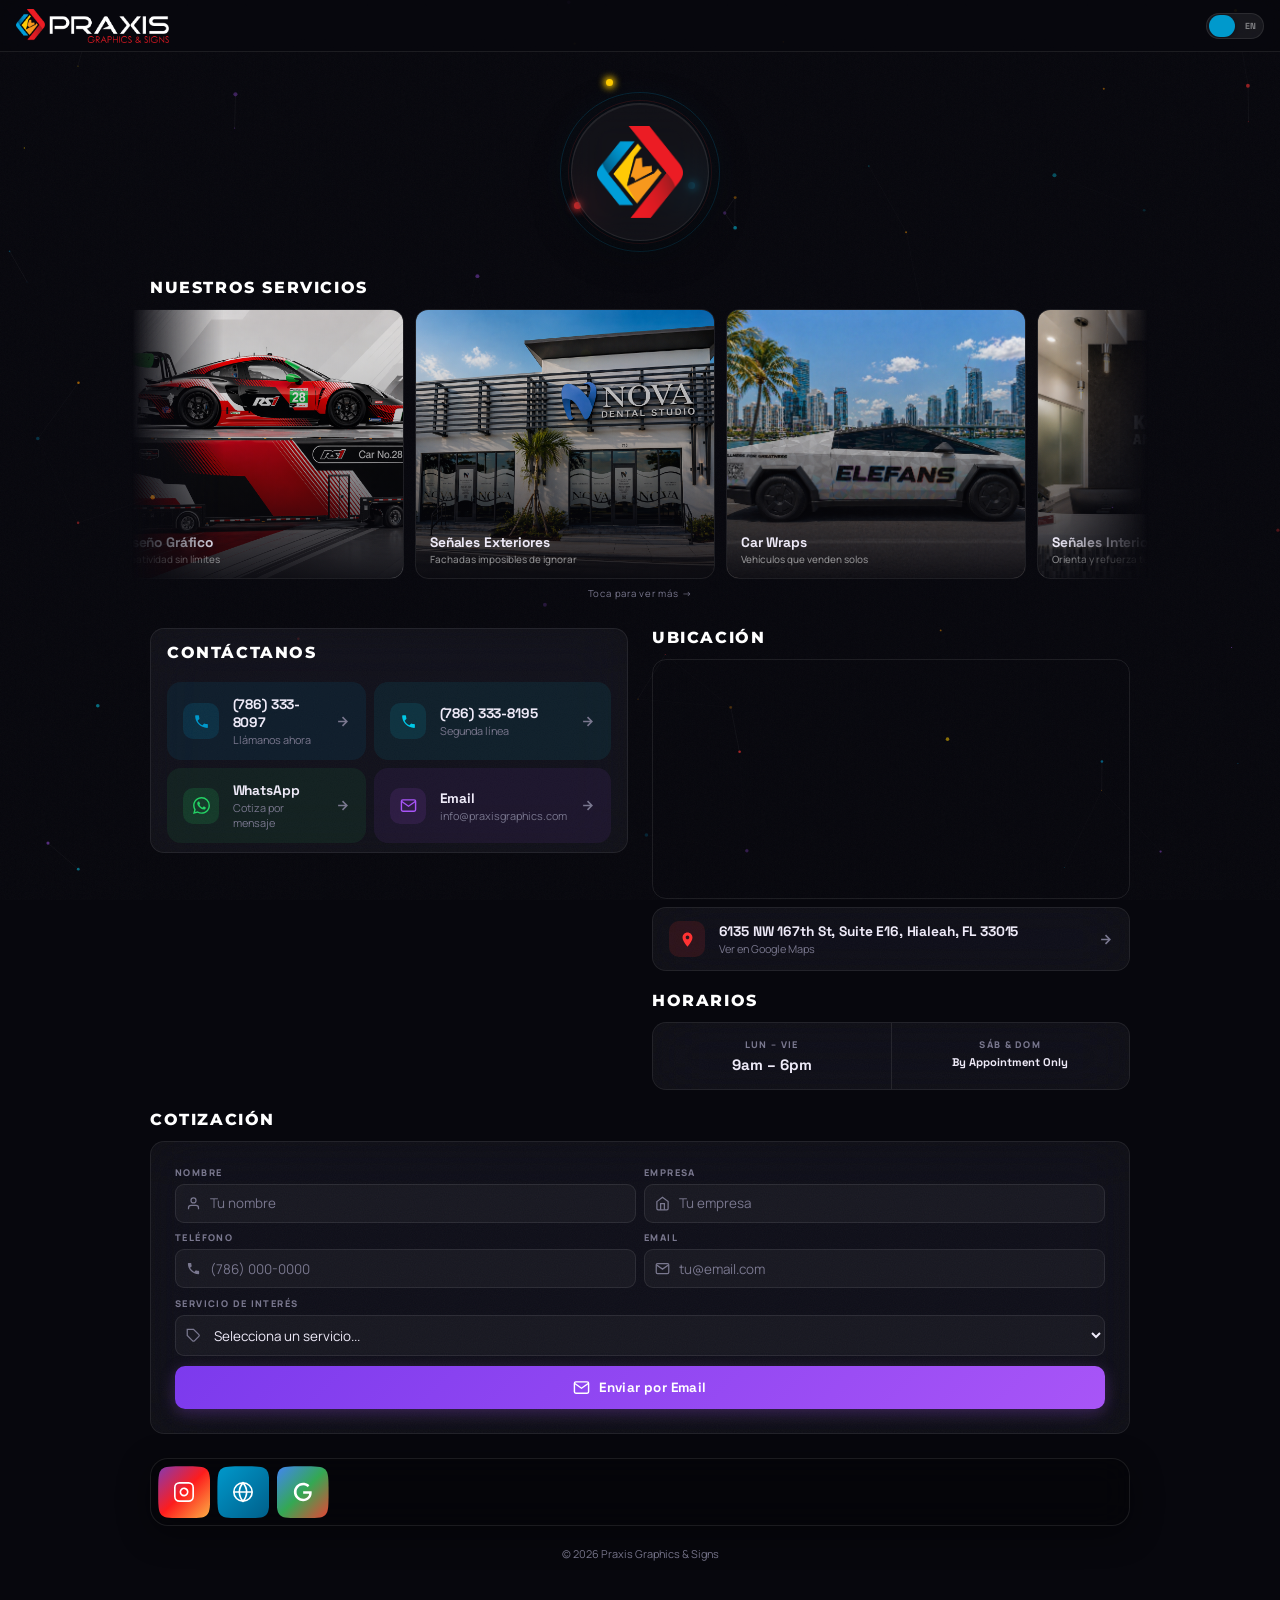
==== commit 01e01373: "Update services, form, UI, and desktop layout - New service photos from Fotos/Services/ in updated c" ====
--- a/index.html
+++ b/index.html
@@ -56,11 +56,6 @@
         <img src="./branding/isotipo.png" alt="Praxis Graphics & Signs" class="hero-logo"/>
       </div>
     </div>
-    <p class="hero-tagline" data-i18n="tagline">Graphics &amp; Signs · Hialeah, Miami FL</p>
-    <div class="hero-loc">
-      <svg width="11" height="11" viewBox="0 0 24 24" fill="var(--blue)"><path d="M12 2C8.13 2 5 5.13 5 9c0 5.25 7 13 7 13s7-7.75 7-13c0-3.87-3.13-7-7-7zm0 9.5c-1.38 0-2.5-1.12-2.5-2.5s1.12-2.5 2.5-2.5 2.5 1.12 2.5 2.5-1.12 2.5-2.5 2.5z"/></svg>
-      <span data-i18n="location">Hialeah, FL 33015</span>
-    </div>
   </section>
 
   <!-- ── SERVICES CAROUSEL ──────────────────── -->
@@ -152,34 +147,59 @@
         <span class="h-time">9am – 6pm</span>
       </div>
       <div class="hours-item">
-        <span class="h-day"  data-i18n="hours_sa">Sábado</span>
-        <span class="h-time">10am – 3pm</span>
+        <span class="h-day"  data-i18n="hours_sd">Sáb & Dom</span>
+        <span class="h-time h-time-sm" data-i18n="hours_appt">By Appointment Only</span>
       </div>
     </div>
   </div>
 
   <!-- ── QUICK QUOTE FORM ───────────────────── -->
   <div class="section-wrap" id="quote">
-    <p class="sec-label" data-i18n="label_form">Cotización Rápida</p>
+    <p class="sec-label" data-i18n="label_form">Cotización</p>
     <div class="form-inner glass">
       <form id="contactForm" novalidate>
         <div class="form-row">
           <div class="form-group">
             <label for="formName" data-i18n="form_name">Nombre</label>
-            <input type="text" id="formName" autocomplete="name" placeholder="Tu nombre"/>
-          </div>
-          <div class="form-group">
-            <label for="formPhone" data-i18n="form_phone">Teléfono o Email</label>
-            <input type="text" id="formPhone" autocomplete="tel" placeholder="(786) 000-0000"/>
+            <div class="input-wrap">
+              <svg class="input-icon" viewBox="0 0 24 24" fill="none" stroke="currentColor" stroke-width="2"><path d="M20 21v-2a4 4 0 00-4-4H8a4 4 0 00-4 4v2"/><circle cx="12" cy="7" r="4"/></svg>
+              <input type="text" id="formName" autocomplete="name" data-i18n-placeholder="ph_name" placeholder="Tu nombre"/>
+            </div>
+          </div>
+          <div class="form-group">
+            <label for="formCompany" data-i18n="form_company">Empresa</label>
+            <div class="input-wrap">
+              <svg class="input-icon" viewBox="0 0 24 24" fill="none" stroke="currentColor" stroke-width="2"><path d="M3 9l9-7 9 7v11a2 2 0 01-2 2H5a2 2 0 01-2-2z"/><polyline points="9 22 9 12 15 12 15 22"/></svg>
+              <input type="text" id="formCompany" autocomplete="organization" data-i18n-placeholder="ph_company" placeholder="Tu empresa"/>
+            </div>
+          </div>
+        </div>
+        <div class="form-row" style="margin-top:.55rem">
+          <div class="form-group">
+            <label for="formPhone" data-i18n="form_phone">Teléfono</label>
+            <div class="input-wrap">
+              <svg class="input-icon" viewBox="0 0 24 24" fill="currentColor"><path d="M6.6 10.8c1.4 2.8 3.8 5.1 6.6 6.6l2.2-2.2c.3-.3.7-.4 1-.2 1.1.4 2.3.6 3.6.6.6 0 1 .4 1 1V20c0 .6-.4 1-1 1-9.4 0-17-7.6-17-17 0-.6.4-1 1-1h3.5c.6 0 1 .4 1 1 0 1.3.2 2.5.6 3.6.1.3 0 .7-.2 1L6.6 10.8z"/></svg>
+              <input type="tel" id="formPhone" autocomplete="tel" placeholder="(786) 000-0000"/>
+            </div>
+          </div>
+          <div class="form-group">
+            <label for="formEmail" data-i18n="form_email">Email</label>
+            <div class="input-wrap">
+              <svg class="input-icon" viewBox="0 0 24 24" fill="none" stroke="currentColor" stroke-width="2"><path d="M4 4h16c1.1 0 2 .9 2 2v12c0 1.1-.9 2-2 2H4c-1.1 0-2-.9-2-2V6c0-1.1.9-2 2-2z"/><polyline points="22,6 12,13 2,6"/></svg>
+              <input type="email" id="formEmail" autocomplete="email" data-i18n-placeholder="ph_email" placeholder="tu@email.com"/>
+            </div>
           </div>
         </div>
         <div class="form-group" style="margin-top:.55rem">
           <label for="formService" data-i18n="form_service">Servicio de interés</label>
-          <select id="formService"></select>
+          <div class="input-wrap">
+            <svg class="input-icon" viewBox="0 0 24 24" fill="none" stroke="currentColor" stroke-width="2"><path d="M20.59 13.41l-7.17 7.17a2 2 0 01-2.83 0L2 12V2h10l8.59 8.59a2 2 0 010 2.82z"/><line x1="7" y1="7" x2="7.01" y2="7"/></svg>
+            <select id="formService"></select>
+          </div>
         </div>
-        <button type="submit" class="btn-submit-wa">
-          <svg width="17" height="17" viewBox="0 0 24 24" fill="currentColor"><path d="M17.472 14.382c-.297-.149-1.758-.867-2.03-.967-.273-.099-.471-.148-.67.15-.197.297-.767.966-.94 1.164-.173.199-.347.223-.644.075-.297-.15-1.255-.463-2.39-1.475-.883-.788-1.48-1.761-1.653-2.059-.173-.297-.018-.458.13-.606.134-.133.298-.347.446-.52.149-.174.198-.298.298-.497.099-.198.05-.371-.025-.52-.075-.149-.669-1.612-.916-2.207-.242-.579-.487-.5-.669-.51-.173-.008-.371-.01-.57-.01-.198 0-.52.074-.792.372-.272.297-1.04 1.016-1.04 2.479 0 1.462 1.065 2.875 1.213 3.074.149.198 2.096 3.2 5.077 4.487.709.306 1.262.489 1.694.625.712.227 1.36.195 1.871.118.571-.085 1.758-.719 2.006-1.413.248-.694.248-1.289.173-1.413-.074-.124-.272-.198-.57-.347m-5.421 7.403h-.004a9.87 9.87 0 01-5.031-1.378l-.361-.214-3.741.982.998-3.648-.235-.374a9.86 9.86 0 01-1.51-5.26c.001-5.45 4.436-9.884 9.888-9.884 2.64 0 5.122 1.03 6.988 2.898a9.825 9.825 0 012.893 6.994c-.003 5.45-4.437 9.884-9.885 9.884m8.413-18.297A11.815 11.815 0 0012.05 0C5.495 0 .16 5.335.157 11.892c0 2.096.547 4.142 1.588 5.945L.057 24l6.305-1.654a11.882 11.882 0 005.683 1.448h.005c6.554 0 11.89-5.335 11.893-11.893a11.821 11.821 0 00-3.48-8.413z"/></svg>
-          <span data-i18n="form_submit">Enviar por WhatsApp</span>
+        <button type="submit" class="btn-submit-email">
+          <svg width="17" height="17" viewBox="0 0 24 24" fill="none" stroke="currentColor" stroke-width="2"><path d="M4 4h16c1.1 0 2 .9 2 2v12c0 1.1-.9 2-2 2H4c-1.1 0-2-.9-2-2V6c0-1.1.9-2 2-2z"/><polyline points="22,6 12,13 2,6"/></svg>
+          <span data-i18n="form_submit">Enviar por Email</span>
         </button>
       </form>
     </div>
@@ -202,7 +222,7 @@
     <a class="s-btn s-website" href="https://praxisgraphics.com" target="_blank" rel="noopener" aria-label="Website">
       <svg width="22" height="22" viewBox="0 0 24 24" fill="none" stroke="currentColor" stroke-width="1.8"><circle cx="12" cy="12" r="10"/><line x1="2" y1="12" x2="22" y2="12"/><path d="M12 2a15.3 15.3 0 014 10 15.3 15.3 0 01-4 10 15.3 15.3 0 01-4-10 15.3 15.3 0 014-10z"/></svg>
     </a>
-    <a class="s-btn s-google" href="https://g.page/r/UgjIeQ8OM9HeVg/review" target="_blank" rel="noopener" aria-label="Dejar reseña en Google">
+    <a class="s-btn s-google" href="https://www.google.com/maps?cid=14445593833440927318" target="_blank" rel="noopener" aria-label="Ver perfil en Google">
       <svg width="22" height="22" viewBox="0 0 24 24" fill="currentColor"><path d="M21.35 11.1H12.18V13.83H18.69C18.36 17.64 15.19 19.27 12.19 19.27C8.36 19.27 5 16.25 5 12C5 7.9 8.2 4.73 12.2 4.73C15.29 4.73 17.1 6.7 17.1 6.7L19 4.72C19 4.72 16.56 2 12.1 2C6.42 2 2.03 6.8 2.03 12C2.03 17.05 6.16 22 12.25 22C17.6 22 21.5 18.33 21.5 12.91C21.5 11.76 21.35 11.1 21.35 11.1Z"/></svg>
     </a>
   </div>
--- a/css/style.css
+++ b/css/style.css
@@ -252,7 +252,7 @@
 
 /* Service photo card */
 .c-card {
-  width: 224px; height: 174px; border-radius: 13px;
+  width: 224px; height: 230px; border-radius: 13px;
   position: relative; overflow: hidden; flex-shrink: 0;
   border: 1px solid var(--g-bdr); cursor: pointer;
   /* GSAP controls transform */
@@ -366,6 +366,7 @@
 .hours-item:first-child { border-right: 1px solid var(--g-bdr); }
 .h-day  { font-size: .58rem; font-weight: 800; letter-spacing: .14em; text-transform: uppercase; color: var(--muted); margin-bottom: .22rem; }
 .h-time { font-family: var(--font-h); font-size: .94rem; font-weight: 700; }
+.h-time-sm { font-size: .7rem; text-align: center; line-height: 1.3; }
 
 /* ── FORM ────────────────────────────────────────────── */
 .form-inner {
@@ -377,30 +378,38 @@
   font-size: .58rem; font-weight: 800; letter-spacing: .15em;
   text-transform: uppercase; color: var(--muted);
 }
+.input-wrap {
+  position: relative; display: flex; align-items: center;
+}
+.input-icon {
+  position: absolute; left: .7rem; width: 15px; height: 15px;
+  color: var(--muted); pointer-events: none; flex-shrink: 0;
+}
 .form-group input,
 .form-group select {
   width: 100%;
   background: rgba(255,255,255,.04); border: 1px solid var(--g-bdr);
-  border-radius: 9px; padding: .6rem .8rem;
+  border-radius: 9px; padding: .6rem .8rem .6rem 2.1rem;
   color: var(--text); font-family: var(--font-b); font-size: .84rem;
   outline: none; transition: border-color .2s, background .2s;
 }
 .form-group input:focus,
 .form-group select:focus { border-color: var(--blue); background: rgba(0,153,204,.04); }
+.input-wrap:focus-within .input-icon { color: var(--blue); }
 .form-group input::placeholder { color: var(--muted); }
 .form-group select option { background: #111; }
 
-.btn-submit-wa {
+.btn-submit-email {
   width: 100%; margin-top: .6rem;
   display: flex; align-items: center; justify-content: center; gap: .55rem;
   padding: .82rem; border-radius: 10px;
-  background: linear-gradient(135deg, #1a9e3f, var(--green));
+  background: linear-gradient(135deg, #7c3aed, var(--purple));
   color: #fff; font-family: var(--font-h); font-size: .84rem; font-weight: 800;
   letter-spacing: .03em; cursor: pointer; border: none;
-  box-shadow: 0 4px 16px rgba(37,211,102,.28);
+  box-shadow: 0 4px 16px rgba(168,85,247,.28);
   transition: opacity .2s, transform .2s;
 }
-.btn-submit-wa:hover { opacity: .91; transform: translateY(-1px); }
+.btn-submit-email:hover { opacity: .91; transform: translateY(-1px); }
 
 /* ── COLORED CONTACT CARDS ───────────────────────────── */
 .card-tint-blue {
@@ -585,3 +594,57 @@
   color: #fff;
   box-shadow: 0 2px 12px rgba(255,51,51,.25);
 }
+
+/* ══════════════════════════════════════════════
+   DESKTOP LAYOUT  ≥ 768px
+══════════════════════════════════════════════ */
+@media (min-width: 768px) {
+  /* Remove sticky bar space */
+  body { padding-bottom: 0; }
+  .sticky-bar { display: none; }
+
+  /* 2-column page grid */
+  .page {
+    max-width: 1060px;
+    padding: 2.5rem 2.5rem 3rem;
+    display: grid;
+    grid-template-columns: 1fr 1fr;
+    column-gap: 1.5rem;
+    align-items: start;
+  }
+
+  /* Full-width rows */
+  .hero,
+  .carousel-section,
+  #quote,
+  .social-row,
+  #footerTxt { grid-column: 1 / -1; }
+
+  /* Left col: contact   Right col: location + hours */
+  #contact  { grid-column: 1; margin-bottom: 1.25rem; }
+  #location { grid-column: 2; margin-bottom: 1.25rem; }
+  #hours    { grid-column: 2; margin-bottom: 1.25rem; }
+
+  /* Hero — slightly larger ring */
+  .hero { margin-bottom: .5rem; }
+  .hero-ring { width: 160px; height: 160px; }
+  .hero-logo  { width: 92px;  height: 92px; }
+
+  /* Carousel — taller, wider cards */
+  .c-card { width: 300px; height: 270px; }
+
+  /* Map taller on desktop */
+  .map-wrap { height: 240px; }
+
+  /* Contact cards — 2×2 internal grid */
+  #contact {
+    display: grid;
+    grid-template-columns: 1fr 1fr;
+    gap: .5rem;
+  }
+  #contact .sec-label { grid-column: 1 / -1; }
+  #contact .card { margin-bottom: 0; }
+
+  /* Quote form — more breathing room */
+  #quote .form-inner { padding: 1.5rem; }
+}
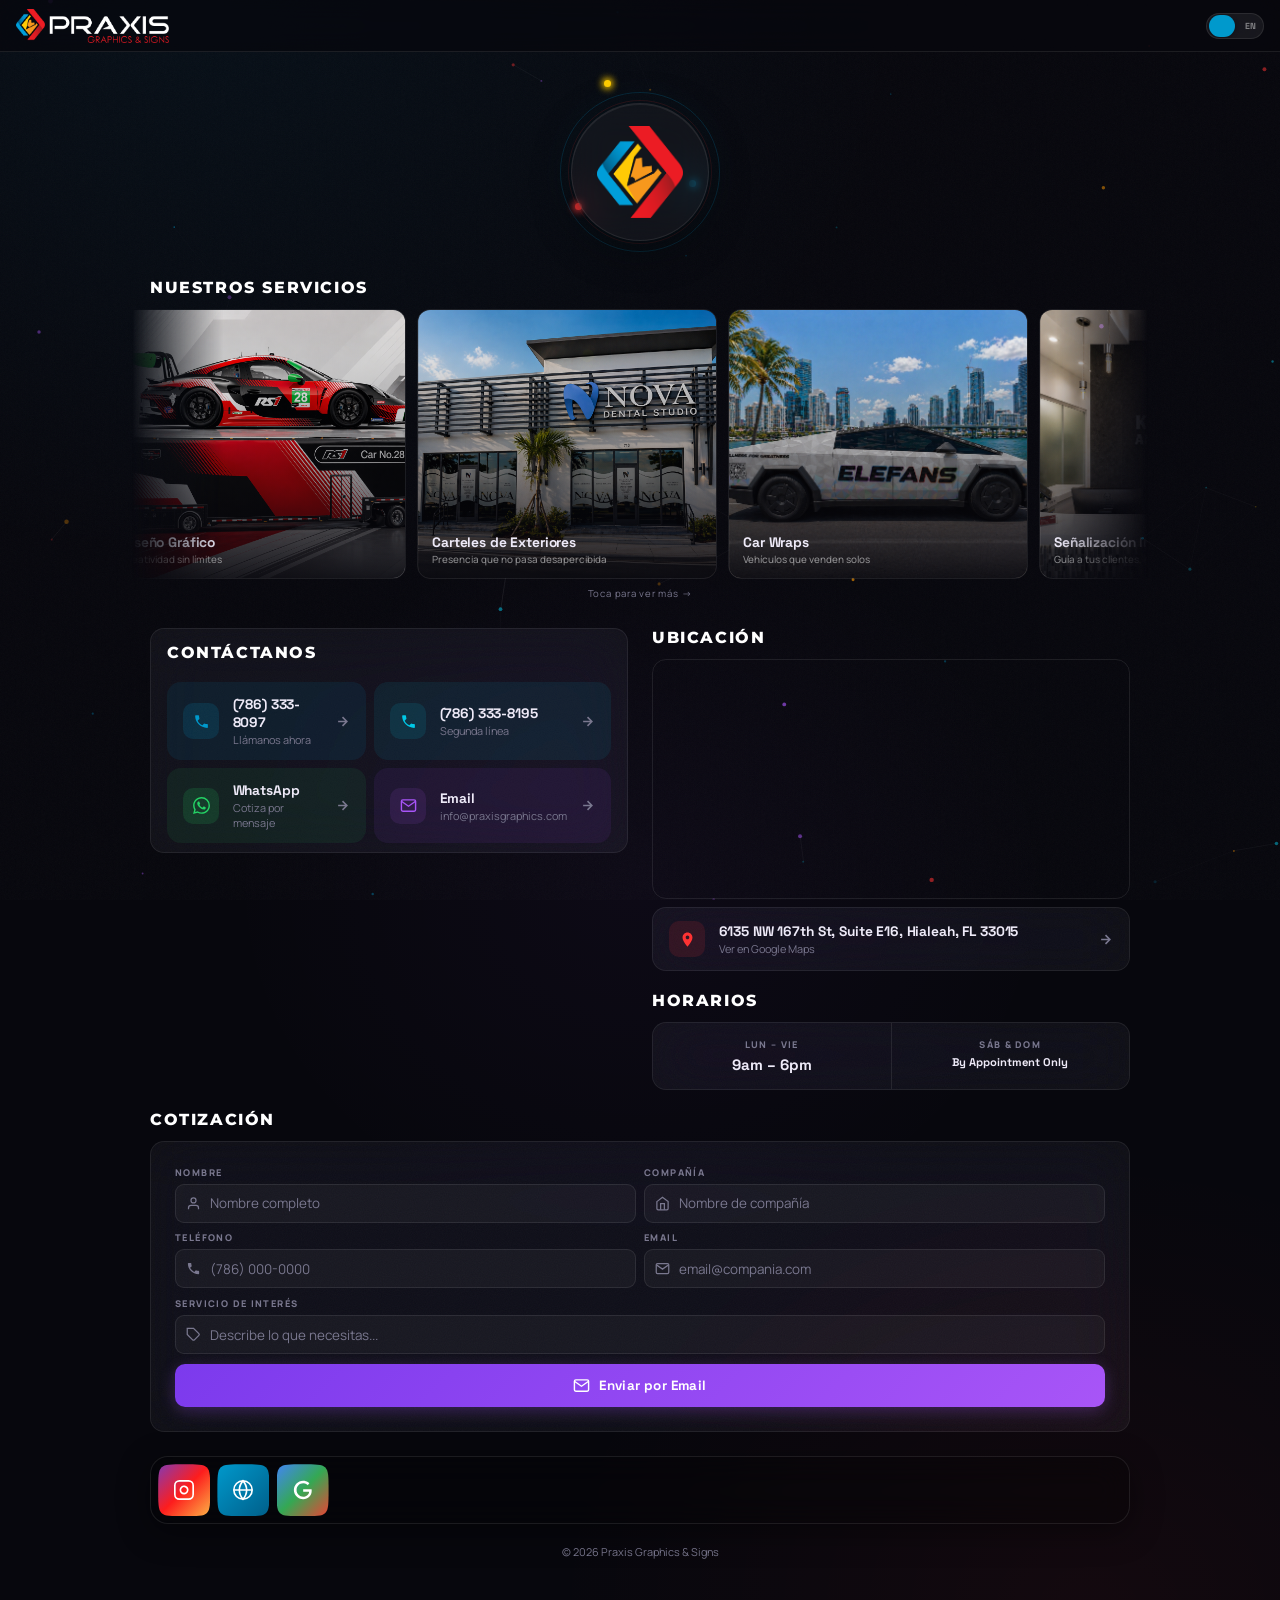
==== commit d95b2e37: "Form, services & modal polish; add QR generator - Form: empresa→compañía, selector→text input libre " ====
--- a/index.html
+++ b/index.html
@@ -194,7 +194,7 @@
           <label for="formService" data-i18n="form_service">Servicio de interés</label>
           <div class="input-wrap">
             <svg class="input-icon" viewBox="0 0 24 24" fill="none" stroke="currentColor" stroke-width="2"><path d="M20.59 13.41l-7.17 7.17a2 2 0 01-2.83 0L2 12V2h10l8.59 8.59a2 2 0 010 2.82z"/><line x1="7" y1="7" x2="7.01" y2="7"/></svg>
-            <select id="formService"></select>
+            <input type="text" id="formService" data-i18n-placeholder="ph_service" placeholder="Describe lo que necesitas..."/>
           </div>
         </div>
         <button type="submit" class="btn-submit-email">
@@ -245,7 +245,6 @@
       <h2 class="modal-title" id="modal-title"></h2>
       <p  class="modal-sub"   id="modal-sub"></p>
       <p  class="modal-desc"  id="modal-desc"></p>
-      <div class="modal-features" id="modal-features"></div>
       <div class="modal-actions">
         <button class="btn-modal-wa" id="modal-wa-btn">
           <svg width="18" height="18" viewBox="0 0 24 24" fill="currentColor"><path d="M17.472 14.382c-.297-.149-1.758-.867-2.03-.967-.273-.099-.471-.148-.67.15-.197.297-.767.966-.94 1.164-.173.199-.347.223-.644.075-.297-.15-1.255-.463-2.39-1.475-.883-.788-1.48-1.761-1.653-2.059-.173-.297-.018-.458.13-.606.134-.133.298-.347.446-.52.149-.174.198-.298.298-.497.099-.198.05-.371-.025-.52-.075-.149-.669-1.612-.916-2.207-.242-.579-.487-.5-.669-.51-.173-.008-.371-.01-.57-.01-.198 0-.52.074-.792.372-.272.297-1.04 1.016-1.04 2.479 0 1.462 1.065 2.875 1.213 3.074.149.198 2.096 3.2 5.077 4.487.709.306 1.262.489 1.694.625.712.227 1.36.195 1.871.118.571-.085 1.758-.719 2.006-1.413.248-.694.248-1.289.173-1.413-.074-.124-.272-.198-.57-.347m-5.421 7.403h-.004a9.87 9.87 0 01-5.031-1.378l-.361-.214-3.741.982.998-3.648-.235-.374a9.86 9.86 0 01-1.51-5.26c.001-5.45 4.436-9.884 9.888-9.884 2.64 0 5.122 1.03 6.988 2.898a9.825 9.825 0 012.893 6.994c-.003 5.45-4.437 9.884-9.885 9.884m8.413-18.297A11.815 11.815 0 0012.05 0C5.495 0 .16 5.335.157 11.892c0 2.096.547 4.142 1.588 5.945L.057 24l6.305-1.654a11.882 11.882 0 005.683 1.448h.005c6.554 0 11.89-5.335 11.893-11.893a11.821 11.821 0 00-3.48-8.413z"/></svg>
--- a/css/style.css
+++ b/css/style.css
@@ -29,6 +29,10 @@
 body {
   min-height: 100svh;
   background: var(--bg);
+  background-image:
+    radial-gradient(ellipse 80% 50% at 15% 0%,   rgba(0,153,204,.06) 0%, transparent 70%),
+    radial-gradient(ellipse 60% 40% at 85% 100%,  rgba(255,51,51,.05)  0%, transparent 70%),
+    radial-gradient(ellipse 50% 35% at 50% 55%,   rgba(168,85,247,.04) 0%, transparent 65%);
   color: var(--text);
   font-family: var(--font-b);
   -webkit-font-smoothing: antialiased;
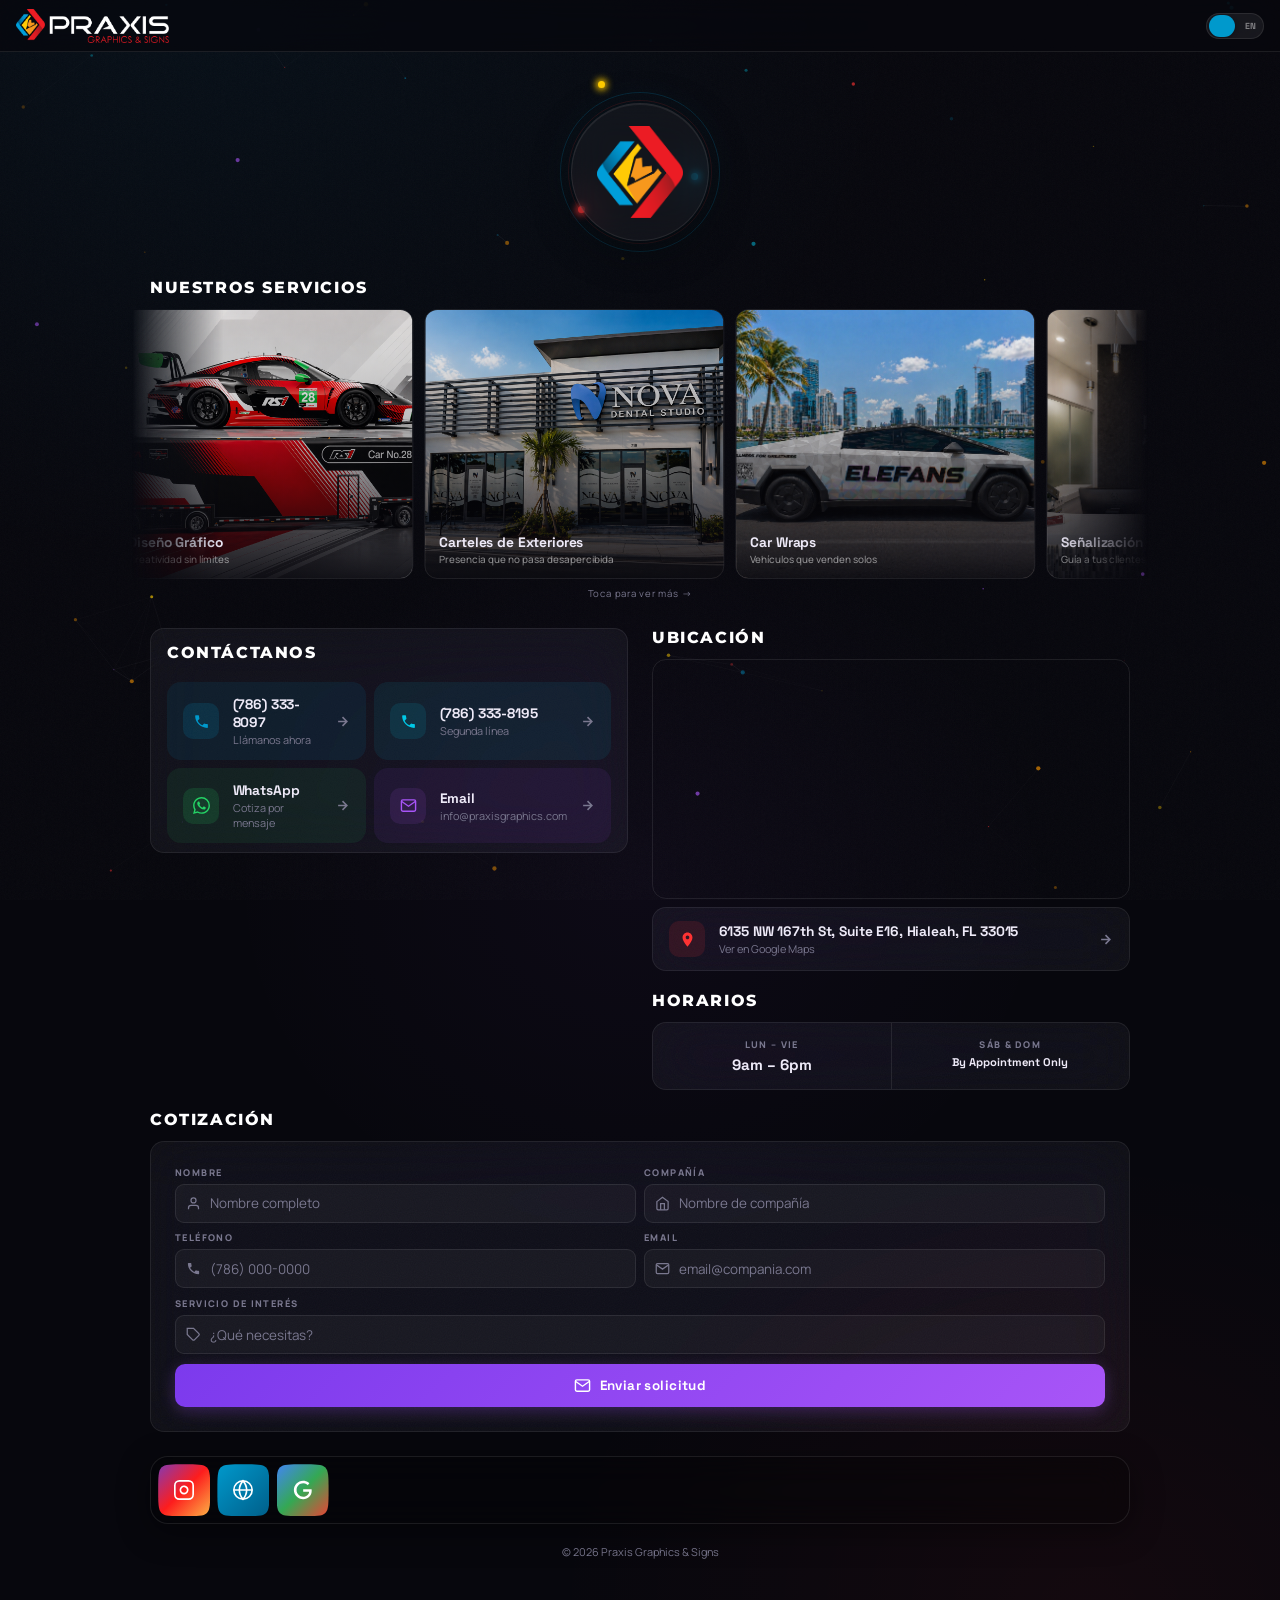
==== commit 55419338: "Connect form to Netlify Forms; add go.praxisgraphics.com domain - Form: netlify + netlify-honeypot a" ====
--- a/index.html
+++ b/index.html
@@ -157,20 +157,22 @@
   <div class="section-wrap" id="quote">
     <p class="sec-label" data-i18n="label_form">Cotización</p>
     <div class="form-inner glass">
-      <form id="contactForm" novalidate>
+      <form id="contactForm" name="cotizacion" netlify netlify-honeypot="bot-field" novalidate>
+        <input type="hidden" name="form-name" value="cotizacion"/>
+        <input type="hidden" name="bot-field" style="display:none"/>
         <div class="form-row">
           <div class="form-group">
             <label for="formName" data-i18n="form_name">Nombre</label>
             <div class="input-wrap">
               <svg class="input-icon" viewBox="0 0 24 24" fill="none" stroke="currentColor" stroke-width="2"><path d="M20 21v-2a4 4 0 00-4-4H8a4 4 0 00-4 4v2"/><circle cx="12" cy="7" r="4"/></svg>
-              <input type="text" id="formName" autocomplete="name" data-i18n-placeholder="ph_name" placeholder="Tu nombre"/>
-            </div>
-          </div>
-          <div class="form-group">
-            <label for="formCompany" data-i18n="form_company">Empresa</label>
+              <input type="text" id="formName" name="nombre" autocomplete="name" data-i18n-placeholder="ph_name" placeholder="Tu nombre"/>
+            </div>
+          </div>
+          <div class="form-group">
+            <label for="formCompany" data-i18n="form_company">Compañía</label>
             <div class="input-wrap">
               <svg class="input-icon" viewBox="0 0 24 24" fill="none" stroke="currentColor" stroke-width="2"><path d="M3 9l9-7 9 7v11a2 2 0 01-2 2H5a2 2 0 01-2-2z"/><polyline points="9 22 9 12 15 12 15 22"/></svg>
-              <input type="text" id="formCompany" autocomplete="organization" data-i18n-placeholder="ph_company" placeholder="Tu empresa"/>
+              <input type="text" id="formCompany" name="compania" autocomplete="organization" data-i18n-placeholder="ph_company" placeholder="Nombre de compañía"/>
             </div>
           </div>
         </div>
@@ -179,14 +181,14 @@
             <label for="formPhone" data-i18n="form_phone">Teléfono</label>
             <div class="input-wrap">
               <svg class="input-icon" viewBox="0 0 24 24" fill="currentColor"><path d="M6.6 10.8c1.4 2.8 3.8 5.1 6.6 6.6l2.2-2.2c.3-.3.7-.4 1-.2 1.1.4 2.3.6 3.6.6.6 0 1 .4 1 1V20c0 .6-.4 1-1 1-9.4 0-17-7.6-17-17 0-.6.4-1 1-1h3.5c.6 0 1 .4 1 1 0 1.3.2 2.5.6 3.6.1.3 0 .7-.2 1L6.6 10.8z"/></svg>
-              <input type="tel" id="formPhone" autocomplete="tel" placeholder="(786) 000-0000"/>
+              <input type="tel" id="formPhone" name="telefono" autocomplete="tel" placeholder="(786) 000-0000"/>
             </div>
           </div>
           <div class="form-group">
             <label for="formEmail" data-i18n="form_email">Email</label>
             <div class="input-wrap">
               <svg class="input-icon" viewBox="0 0 24 24" fill="none" stroke="currentColor" stroke-width="2"><path d="M4 4h16c1.1 0 2 .9 2 2v12c0 1.1-.9 2-2 2H4c-1.1 0-2-.9-2-2V6c0-1.1.9-2 2-2z"/><polyline points="22,6 12,13 2,6"/></svg>
-              <input type="email" id="formEmail" autocomplete="email" data-i18n-placeholder="ph_email" placeholder="tu@email.com"/>
+              <input type="email" id="formEmail" name="email" autocomplete="email" data-i18n-placeholder="ph_email" placeholder="tu@email.com"/>
             </div>
           </div>
         </div>
@@ -194,7 +196,7 @@
           <label for="formService" data-i18n="form_service">Servicio de interés</label>
           <div class="input-wrap">
             <svg class="input-icon" viewBox="0 0 24 24" fill="none" stroke="currentColor" stroke-width="2"><path d="M20.59 13.41l-7.17 7.17a2 2 0 01-2.83 0L2 12V2h10l8.59 8.59a2 2 0 010 2.82z"/><line x1="7" y1="7" x2="7.01" y2="7"/></svg>
-            <input type="text" id="formService" data-i18n-placeholder="ph_service" placeholder="Describe lo que necesitas..."/>
+            <input type="text" id="formService" name="servicio" data-i18n-placeholder="ph_service" placeholder="¿Qué necesitas?"/>
           </div>
         </div>
         <button type="submit" class="btn-submit-email">
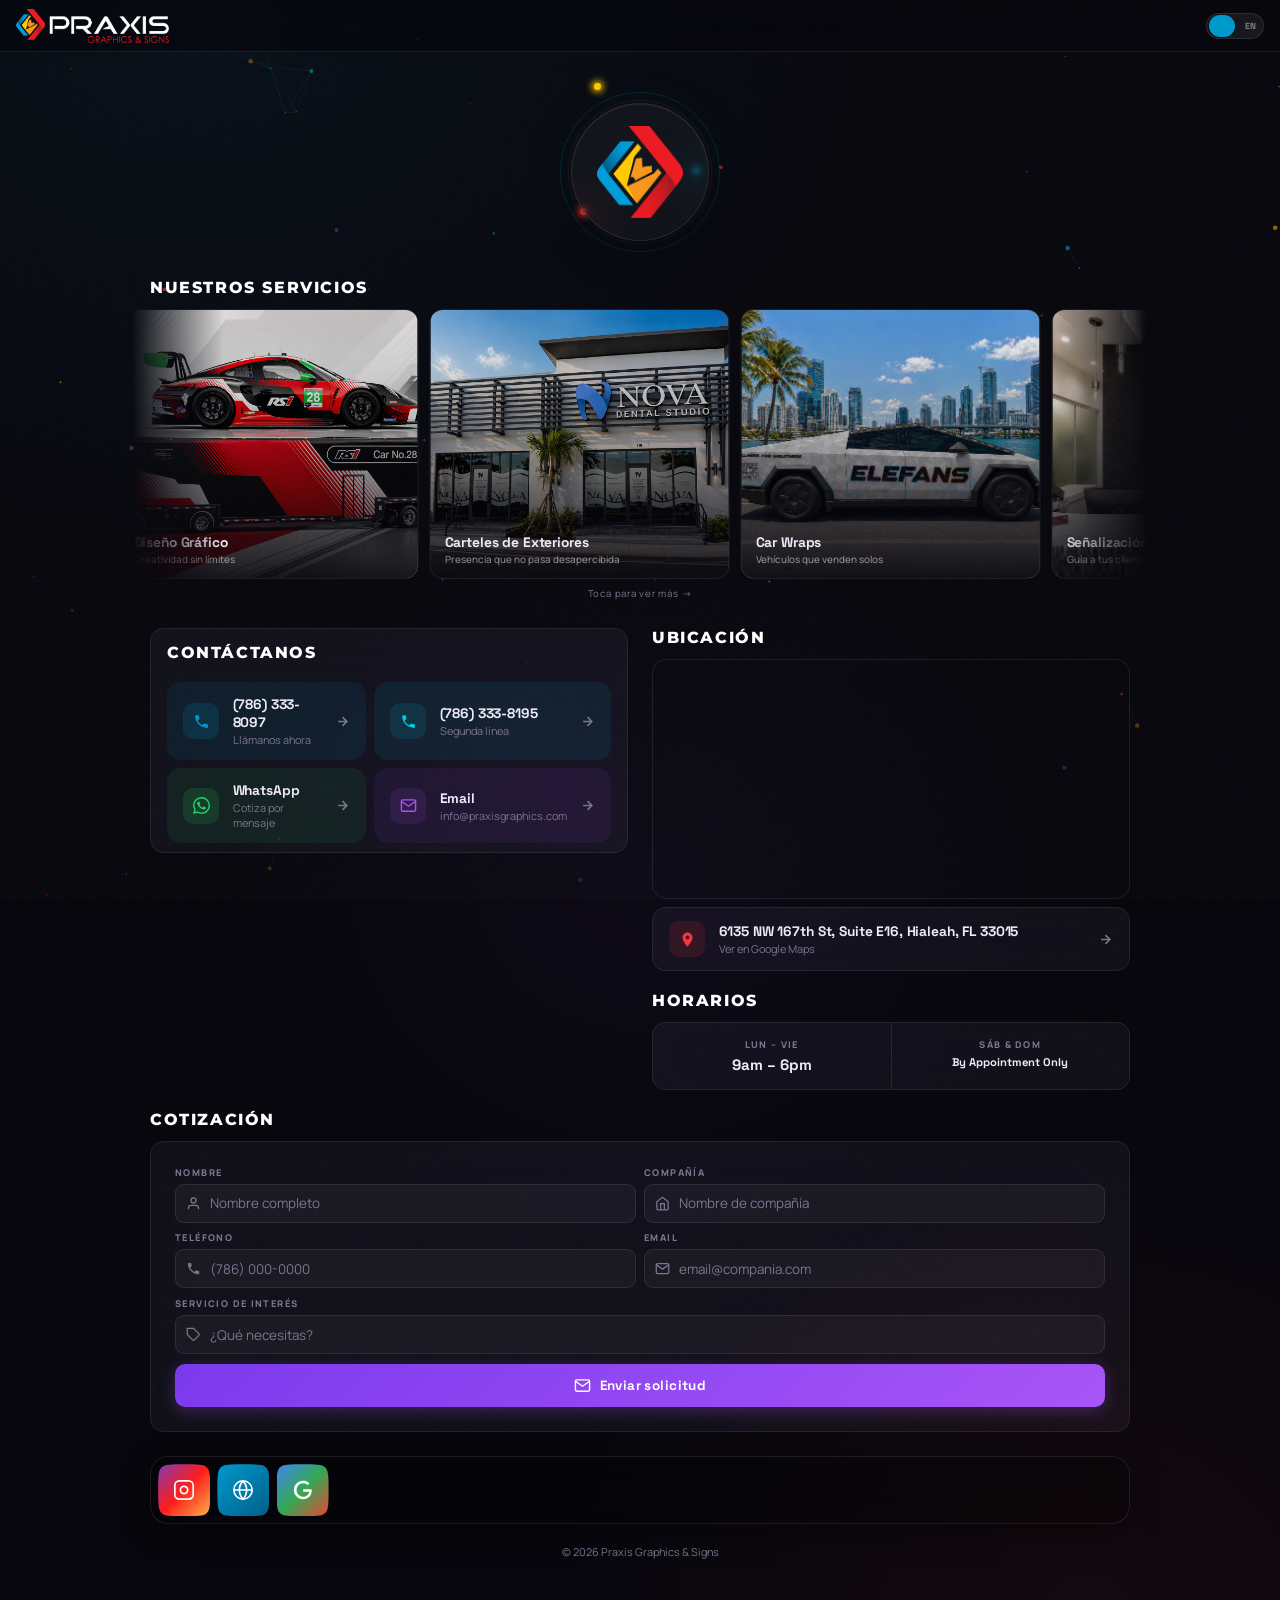
==== commit c1715c9b: "Add favicon, OG tags, and updated QR with logo center - Favicon: isotipo.png as icon + apple-touch-i" ====
--- a/index.html
+++ b/index.html
@@ -6,6 +6,17 @@
   <title>Praxis Graphics & Signs · Hialeah, Miami</title>
   <meta name="description" content="Car wraps, señales exteriores, logos dimensionales y diseño gráfico en Hialeah, Miami. (786) 333-8097"/>
   <meta name="theme-color" content="#07070d"/>
+  <!-- Favicon -->
+  <link rel="icon" type="image/png" href="./branding/isotipo.png"/>
+  <link rel="apple-touch-icon" href="./branding/isotipo.png"/>
+  <!-- Open Graph (preview al compartir link) -->
+  <meta property="og:title" content="Praxis Graphics & Signs · Hialeah, Miami"/>
+  <meta property="og:description" content="Car wraps, carteles exteriores, diseño gráfico y más en Hialeah, Miami. Cotiza ahora."/>
+  <meta property="og:image" content="https://go.praxisgraphics.com/branding/isotipo.png"/>
+  <meta property="og:url" content="https://go.praxisgraphics.com"/>
+  <meta property="og:type" content="website"/>
+  <meta name="twitter:card" content="summary"/>
+  <meta name="twitter:image" content="https://go.praxisgraphics.com/branding/isotipo.png"/>
   <link rel="preconnect" href="https://fonts.googleapis.com"/>
   <link rel="preconnect" href="https://fonts.gstatic.com" crossorigin/>
   <link href="https://fonts.googleapis.com/css2?family=Montserrat:wght@700;800;900&family=Space+Grotesk:wght@500;700;900&family=Manrope:wght@400;500;600&display=swap" rel="stylesheet"/>
